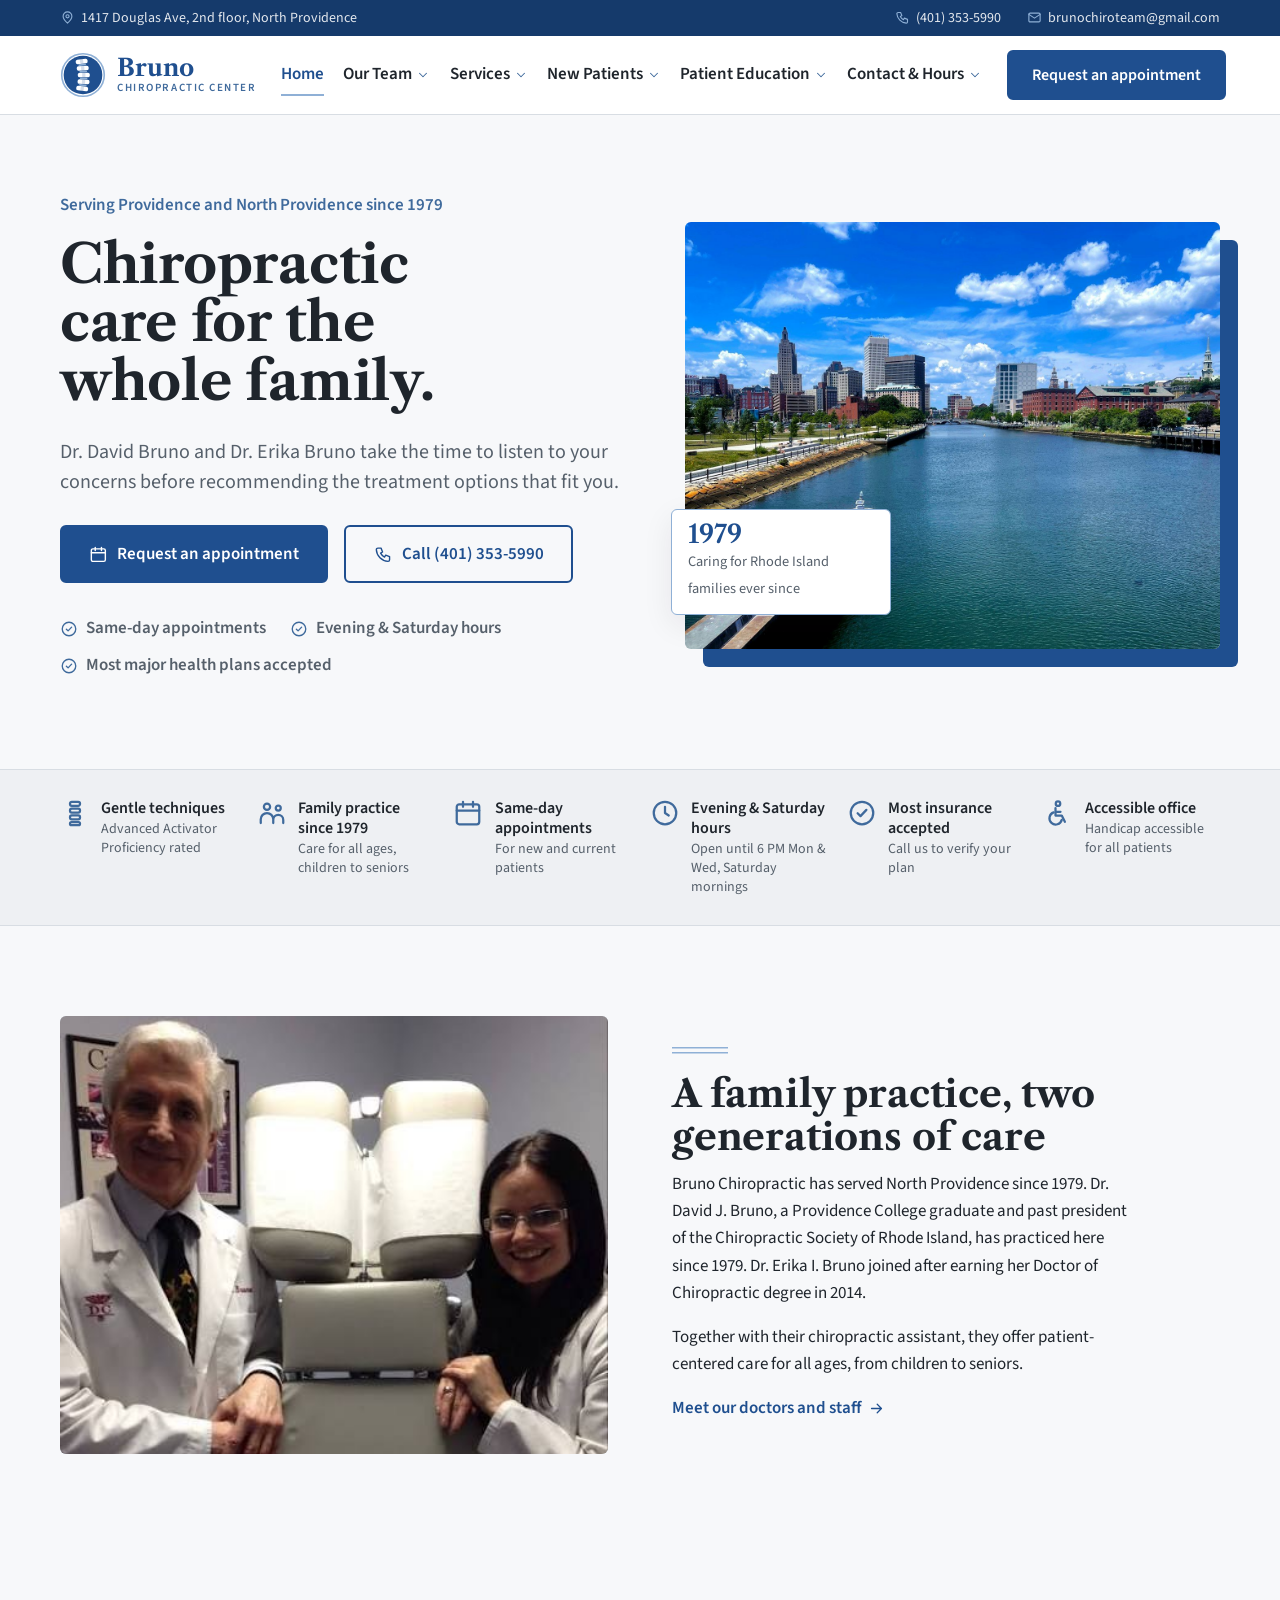
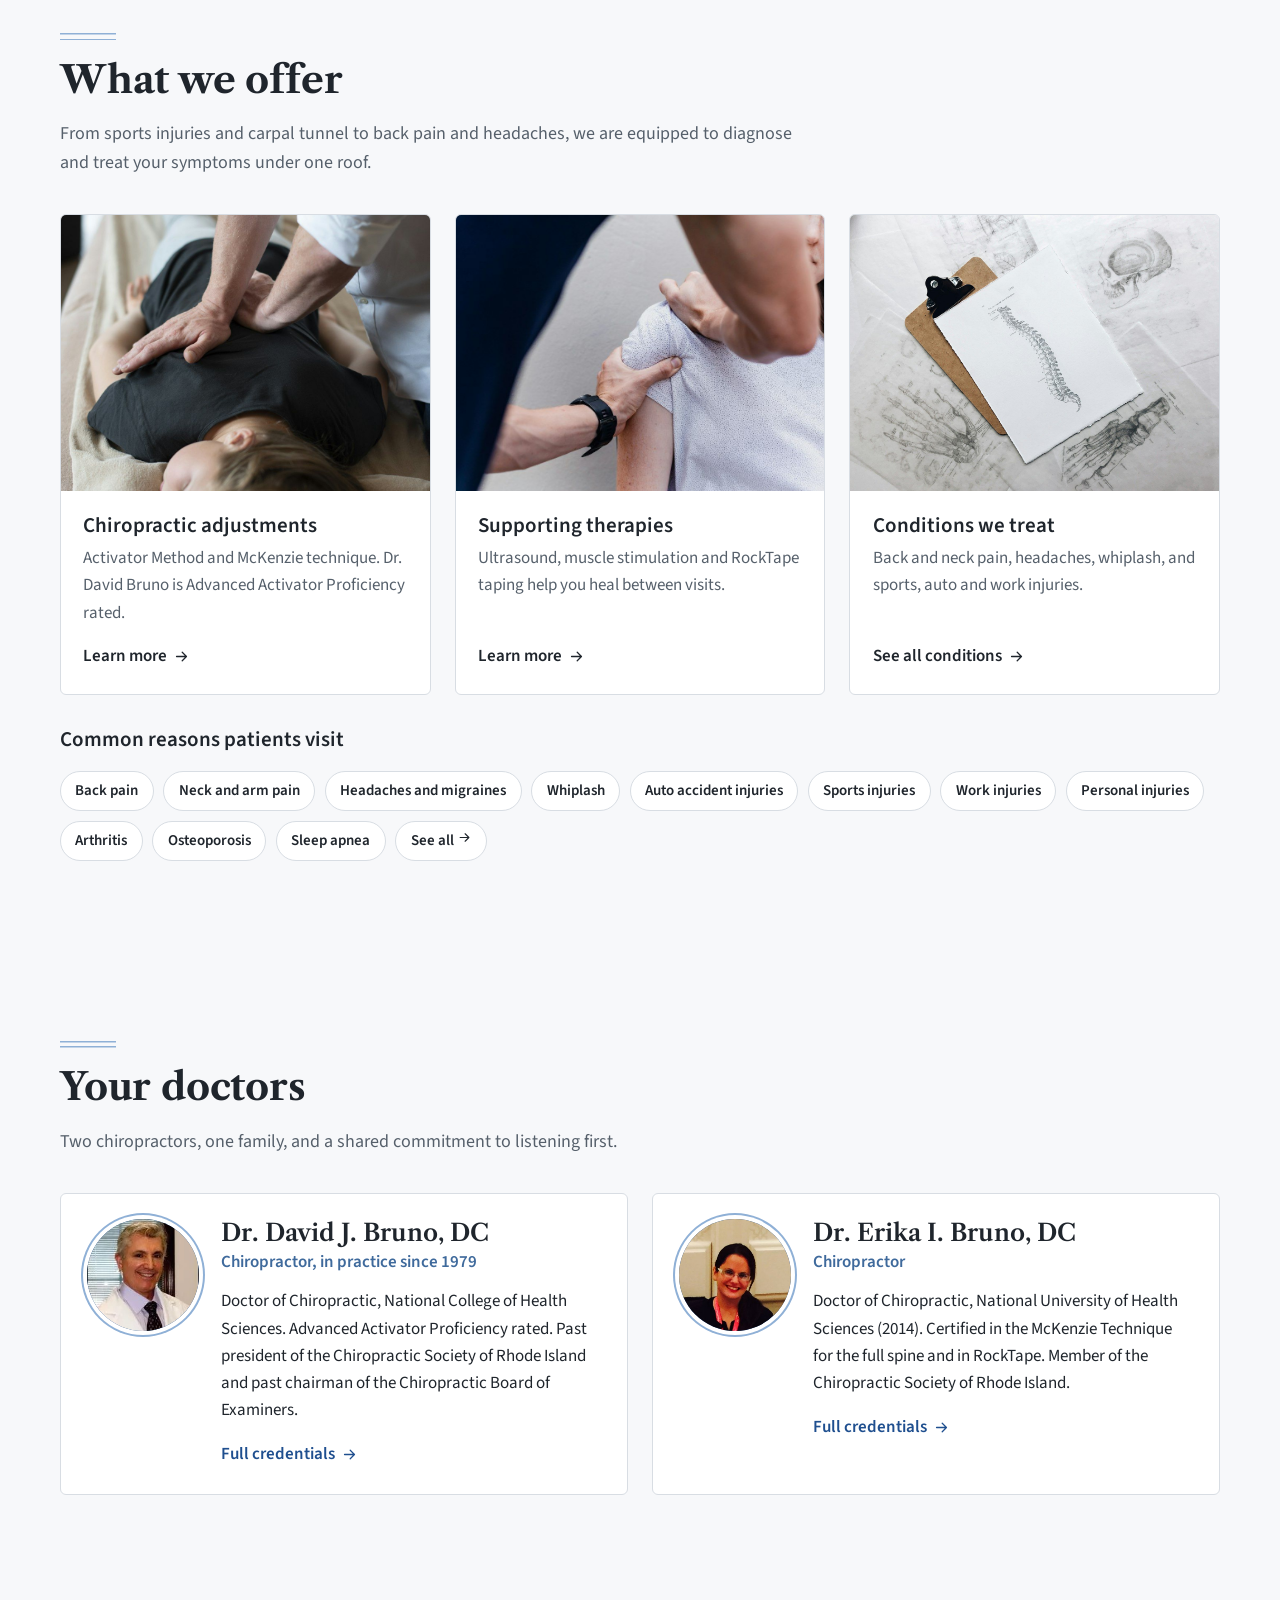
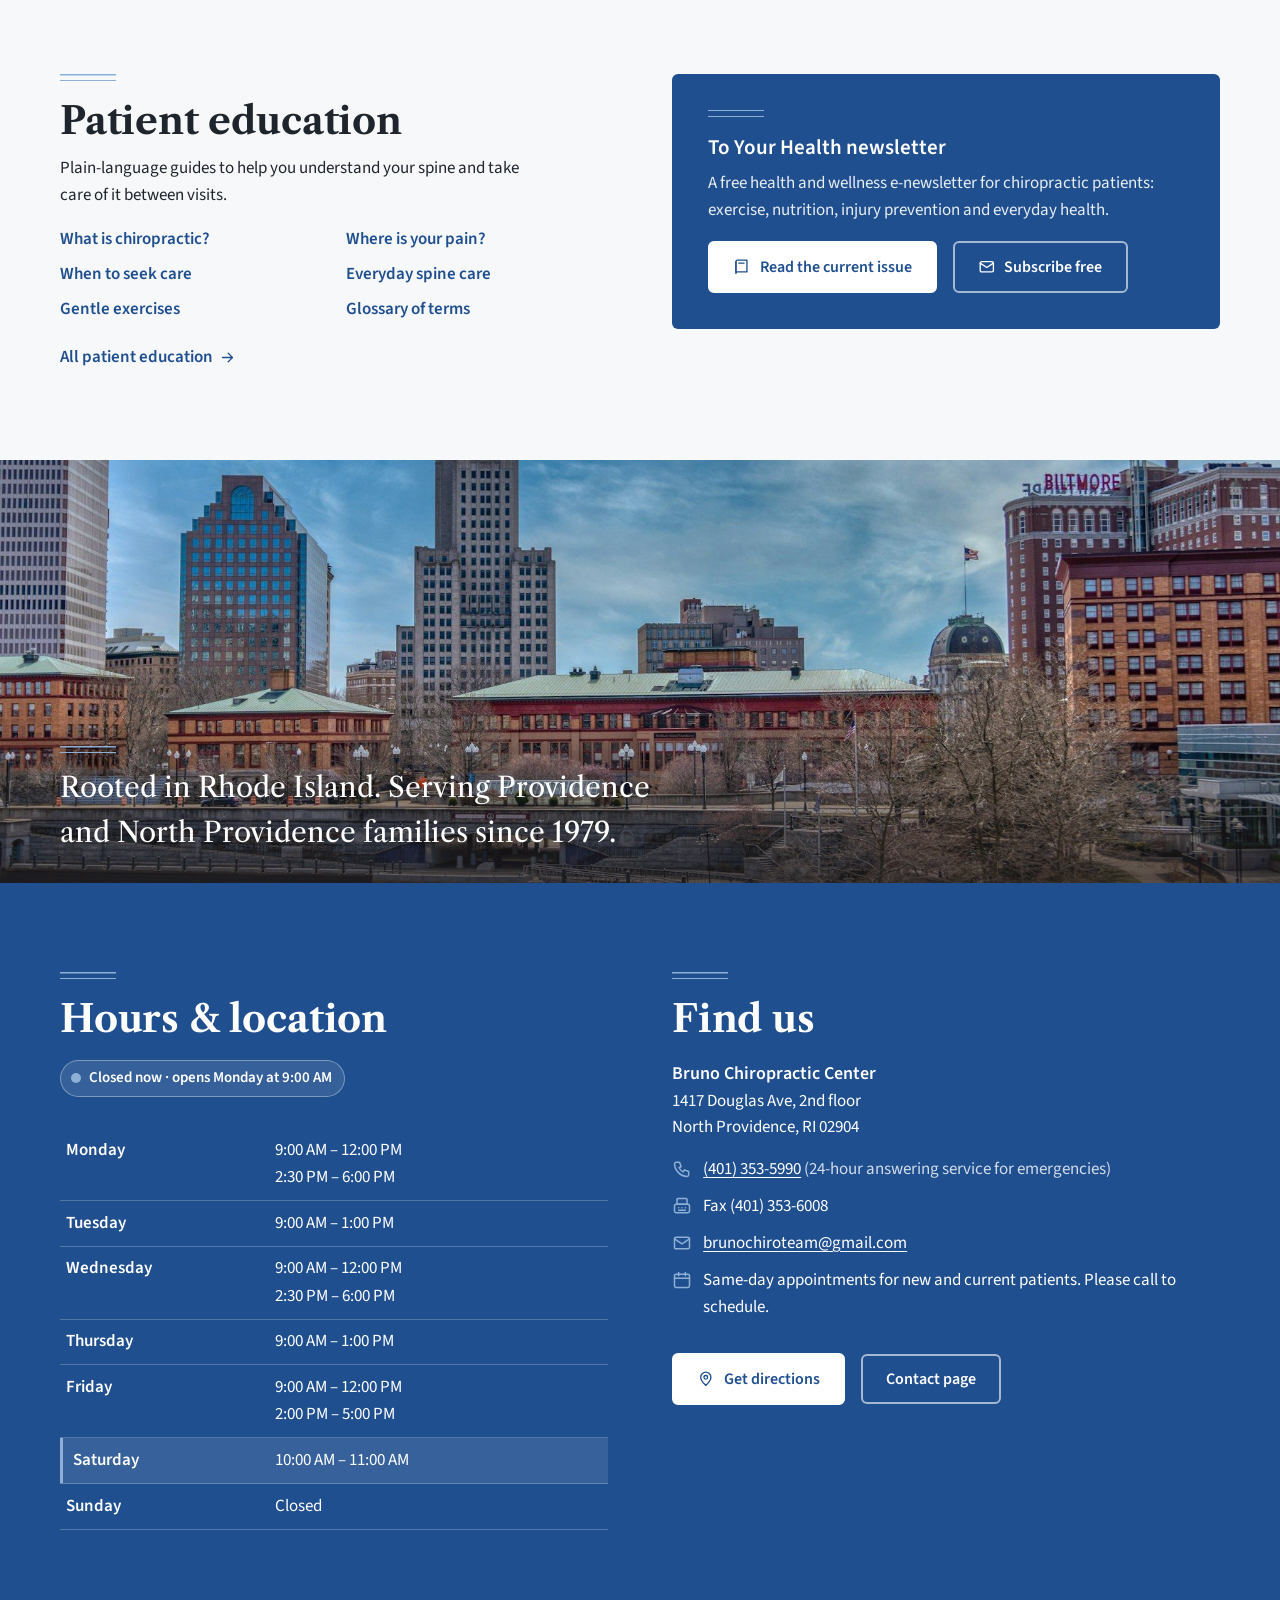
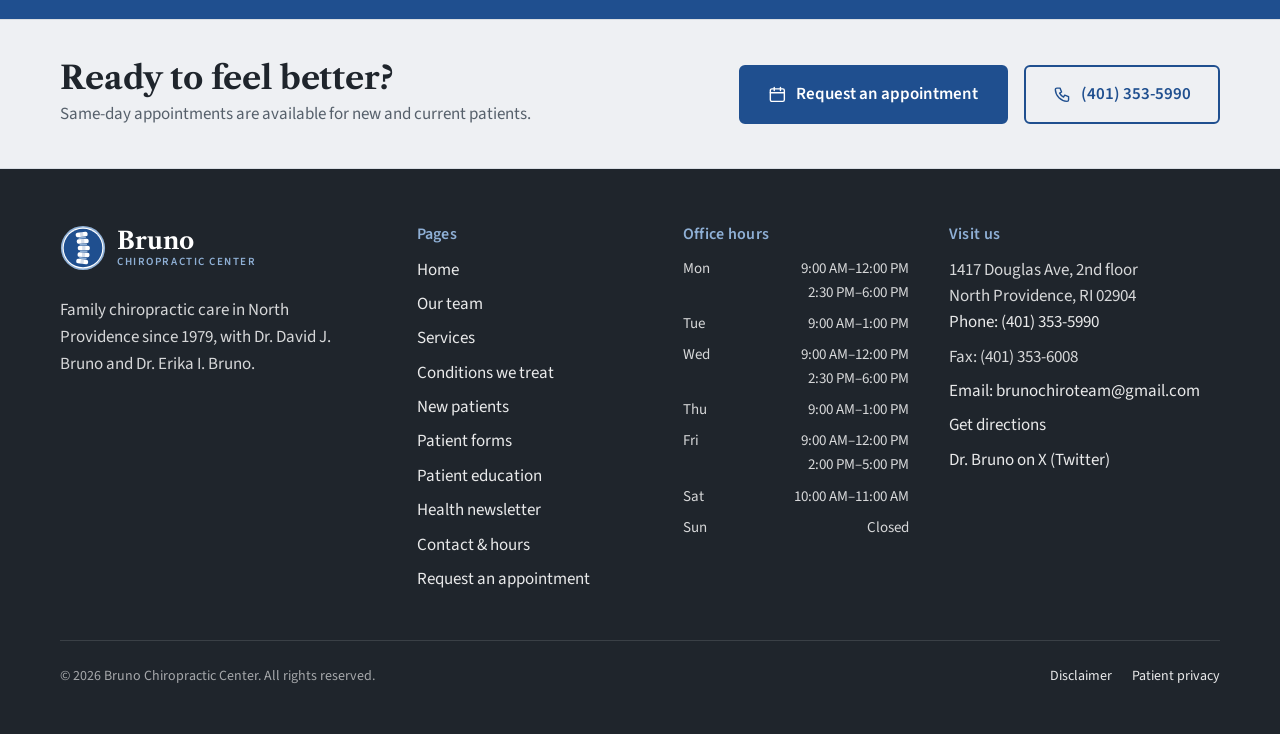
==== index.html @ 022d2e3f "Bruno Chiropractic Center website Static site: home, our team, services, new patients, patient educa" ====
<!DOCTYPE html>
<html lang="en">
<head>
<meta charset="utf-8">
<meta name="viewport" content="width=device-width, initial-scale=1">
<title>Bruno Chiropractic Center | Chiropractors in North Providence, RI</title>
<meta name="description" content="Family chiropractic care in North Providence, RI since 1979. Dr. David Bruno and Dr. Erika Bruno offer chiropractic adjustments and supporting therapies. Same-day appointments. Call (401) 353-5990.">
<meta property="og:title" content="Bruno Chiropractic Center | Chiropractors in North Providence, RI">
<meta property="og:description" content="Family chiropractic care in North Providence, RI since 1979. Dr. David Bruno and Dr. Erika Bruno offer chiropractic adjustments and supporting therapies. Same-day appointments. Call (401) 353-5990.">
<meta property="og:type" content="website">
<meta name="theme-color" content="#1F4F8F">
<link rel="icon" href="img/favicon.svg" type="image/svg+xml">
<link rel="preconnect" href="https://fonts.googleapis.com">
<link rel="preconnect" href="https://fonts.gstatic.com" crossorigin>
<link rel="stylesheet" href="https://fonts.googleapis.com/css2?family=Libre+Caslon+Text:ital,wght@0,400;0,700;1,400&family=Source+Sans+3:wght@400;600;700&display=swap">
<link rel="stylesheet" href="css/styles.css">
<script type="application/ld+json">
{
  "@context": "https://schema.org",
  "@type": "Chiropractic",
  "name": "Bruno Chiropractic Center",
  "url": "https://www.brunochiropractic.com/",
  "telephone": "+1-401-353-5990",
  "email": "brunochiroteam@gmail.com",
  "faxNumber": "+1-401-353-6008",
  "foundingDate": "1979",
  "address": {"@type": "PostalAddress", "streetAddress": "1417 Douglas Ave, 2nd floor", "addressLocality": "North Providence", "addressRegion": "RI", "postalCode": "02904", "addressCountry": "US"},
  "openingHoursSpecification": [
    {"@type": "OpeningHoursSpecification", "dayOfWeek": ["Monday", "Wednesday"], "opens": "09:00", "closes": "12:00"},
    {"@type": "OpeningHoursSpecification", "dayOfWeek": ["Monday", "Wednesday"], "opens": "14:30", "closes": "18:00"},
    {"@type": "OpeningHoursSpecification", "dayOfWeek": ["Tuesday", "Thursday"], "opens": "09:00", "closes": "13:00"},
    {"@type": "OpeningHoursSpecification", "dayOfWeek": "Friday", "opens": "09:00", "closes": "12:00"},
    {"@type": "OpeningHoursSpecification", "dayOfWeek": "Friday", "opens": "14:00", "closes": "17:00"},
    {"@type": "OpeningHoursSpecification", "dayOfWeek": "Saturday", "opens": "10:00", "closes": "11:00"}
  ],
  "employee": [
    {"@type": "Person", "name": "Dr. David J. Bruno, DC", "jobTitle": "Chiropractor"},
    {"@type": "Person", "name": "Dr. Erika I. Bruno, DC", "jobTitle": "Chiropractor"}
  ]
}
</script>
</head>
<body>

<a class="skip-link" href="#main">Skip to content</a>
<div class="utility">
  <div class="container utility__inner">
    <span class="utility__item utility__addr"><svg viewBox="0 0 24 24" fill="none" stroke="currentColor" stroke-width="1.8" stroke-linecap="round" stroke-linejoin="round" aria-hidden="true" focusable="false"><path d="M12 21s7-6.2 7-11a7 7 0 1 0-14 0c0 4.8 7 11 7 11z"/><circle cx="12" cy="10" r="2.5"/></svg>1417 Douglas Ave, 2nd floor, North Providence</span>
    <a class="utility__item" href="tel:+14013535990"><svg viewBox="0 0 24 24" fill="none" stroke="currentColor" stroke-width="1.8" stroke-linecap="round" stroke-linejoin="round" aria-hidden="true" focusable="false"><path d="M5 4h4l2 5-2.5 1.5a11 11 0 0 0 5 5L15 13l5 2v4a2 2 0 0 1-2 2A16 16 0 0 1 3 6a2 2 0 0 1 2-2z"/></svg>(401) 353-5990</a>
    <a class="utility__item" href="mailto:brunochiroteam@gmail.com"><svg viewBox="0 0 24 24" fill="none" stroke="currentColor" stroke-width="1.8" stroke-linecap="round" stroke-linejoin="round" aria-hidden="true" focusable="false"><rect x="3" y="5" width="18" height="14" rx="2"/><path d="m3 7 9 6 9-6"/></svg>brunochiroteam@gmail.com</a>
  </div>
</div>
<header class="site-header">
  <div class="container site-header__row">
    <a class="brand" href="index.html" aria-label="Bruno Chiropractic Center, home">
      <svg viewBox="0 0 100 100" class="brand__mark" aria-hidden="true" focusable="false"><g transform="translate(0,0) scale(1.0000)"><circle cx="50" cy="50" r="48" fill="#8FB0D6"/><circle cx="50" cy="50" r="44.5" fill="#FFFFFF"/><circle cx="50" cy="50" r="42" fill="#1F4F8F"/><g transform="translate(50,50) scale(1.18) translate(-50,-50)"><g transform="translate(47.5,25) rotate(-7)"><rect x="-11" y="-4.2" width="22" height="8.4" rx="3.4" fill="#FFFFFF"/><rect x="-3" y="-4.2" width="6" height="8.4" rx="1.6" fill="#1F4F8F" opacity="0.18"/></g><g transform="translate(49.5,37.5) rotate(-3)"><rect x="-11" y="-4.2" width="22" height="8.4" rx="3.4" fill="#FFFFFF"/><rect x="-3" y="-4.2" width="6" height="8.4" rx="1.6" fill="#1F4F8F" opacity="0.18"/></g><g transform="translate(51.5,50) rotate(0)"><rect x="-11" y="-4.2" width="22" height="8.4" rx="3.4" fill="#FFFFFF"/><rect x="-3" y="-4.2" width="6" height="8.4" rx="1.6" fill="#1F4F8F" opacity="0.18"/></g><g transform="translate(51.0,62.5) rotate(3)"><rect x="-11" y="-4.2" width="22" height="8.4" rx="3.4" fill="#FFFFFF"/><rect x="-3" y="-4.2" width="6" height="8.4" rx="1.6" fill="#1F4F8F" opacity="0.18"/></g><g transform="translate(48.5,75) rotate(7)"><rect x="-11" y="-4.2" width="22" height="8.4" rx="3.4" fill="#FFFFFF"/><rect x="-3" y="-4.2" width="6" height="8.4" rx="1.6" fill="#1F4F8F" opacity="0.18"/></g><g transform="translate(48.5,31.25) rotate(-5.0)"><rect x="-7" y="-1.5" width="14" height="3" rx="1.5" fill="#8FB0D6"/></g><g transform="translate(50.5,43.75) rotate(-1.5)"><rect x="-7" y="-1.5" width="14" height="3" rx="1.5" fill="#8FB0D6"/></g><g transform="translate(51.25,56.25) rotate(1.5)"><rect x="-7" y="-1.5" width="14" height="3" rx="1.5" fill="#8FB0D6"/></g><g transform="translate(49.75,68.75) rotate(5.0)"><rect x="-7" y="-1.5" width="14" height="3" rx="1.5" fill="#8FB0D6"/></g></g></g></svg>
      <span class="brand__text"><span class="brand__name">Bruno</span><span class="brand__sub">Chiropractic Center</span></span>
    </a>
    <nav id="site-nav" class="nav" aria-label="Main">
      <div class="nav__item"><a class="nav__link" href="index.html" aria-current="page">Home</a></div><div class="nav__item nav__item--has-menu"><a class="nav__link" href="about.html">Our Team<span class="nav__chev"><svg viewBox="0 0 24 24" fill="none" stroke="currentColor" stroke-width="1.8" stroke-linecap="round" stroke-linejoin="round" aria-hidden="true" focusable="false"><path d="m6 9 6 6 6-6"/></svg></span></a><div class="nav__menu" role="group" aria-label="Our Team sections"><a href="about.html#dr-david">Dr. David J. Bruno</a><a href="about.html#dr-erika">Dr. Erika I. Bruno</a><a href="about.html#staff">Our staff</a><a href="about.html#mission">Our mission</a><a href="about.html#office">Our office</a></div></div><div class="nav__item nav__item--has-menu"><a class="nav__link" href="services.html">Services<span class="nav__chev"><svg viewBox="0 0 24 24" fill="none" stroke="currentColor" stroke-width="1.8" stroke-linecap="round" stroke-linejoin="round" aria-hidden="true" focusable="false"><path d="m6 9 6 6 6-6"/></svg></span></a><div class="nav__menu" role="group" aria-label="Services sections"><a href="services.html#adjustments">Chiropractic adjustments</a><a href="services.html#therapies">Supporting therapies</a><a href="services.html#conditions">Conditions we treat</a></div></div><div class="nav__item nav__item--has-menu"><a class="nav__link" href="new-patients.html">New Patients<span class="nav__chev"><svg viewBox="0 0 24 24" fill="none" stroke="currentColor" stroke-width="1.8" stroke-linecap="round" stroke-linejoin="round" aria-hidden="true" focusable="false"><path d="m6 9 6 6 6-6"/></svg></span></a><div class="nav__menu" role="group" aria-label="New Patients sections"><a href="new-patients.html#expect">Your first visit</a><a href="new-patients.html#forms">Patient forms</a><a href="new-patients.html#policies">Payment &amp; insurance</a><a href="new-patients.html#faq">Common questions</a></div></div><div class="nav__item nav__item--has-menu"><a class="nav__link" href="patient-education.html">Patient Education<span class="nav__chev"><svg viewBox="0 0 24 24" fill="none" stroke="currentColor" stroke-width="1.8" stroke-linecap="round" stroke-linejoin="round" aria-hidden="true" focusable="false"><path d="m6 9 6 6 6-6"/></svg></span></a><div class="nav__menu" role="group" aria-label="Patient Education sections"><a href="patient-education.html#newsletter">Health newsletter</a><a href="patient-education.html#chiropractic">What is chiropractic?</a><a href="patient-education.html#pain">Where is your pain?</a><a href="patient-education.html#when">When to seek care</a><a href="patient-education.html#prevention">Everyday spine care</a><a href="patient-education.html#exercises">Gentle exercises</a><a href="patient-education.html#glossary">Glossary</a></div></div><div class="nav__item nav__item--has-menu"><a class="nav__link" href="contact.html">Contact &amp; Hours<span class="nav__chev"><svg viewBox="0 0 24 24" fill="none" stroke="currentColor" stroke-width="1.8" stroke-linecap="round" stroke-linejoin="round" aria-hidden="true" focusable="false"><path d="m6 9 6 6 6-6"/></svg></span></a><div class="nav__menu" role="group" aria-label="Contact &amp; Hours sections"><a href="contact.html#office-hours">Office hours</a><a href="contact.html#map">Map &amp; directions</a><a href="contact.html#appointment">Request an appointment</a><a href="mailto:brunochiroteam@gmail.com">Email the office</a></div></div>
      <div class="nav__extras">
        <a class="btn btn--primary" href="contact.html#appointment"><svg viewBox="0 0 24 24" fill="none" stroke="currentColor" stroke-width="1.8" stroke-linecap="round" stroke-linejoin="round" aria-hidden="true" focusable="false"><rect x="3" y="5" width="18" height="16" rx="2"/><path d="M3 10h18M8 3v4M16 3v4"/></svg> Request an appointment</a>
        <a class="nav__contact" href="tel:+14013535990"><svg viewBox="0 0 24 24" fill="none" stroke="currentColor" stroke-width="1.8" stroke-linecap="round" stroke-linejoin="round" aria-hidden="true" focusable="false"><path d="M5 4h4l2 5-2.5 1.5a11 11 0 0 0 5 5L15 13l5 2v4a2 2 0 0 1-2 2A16 16 0 0 1 3 6a2 2 0 0 1 2-2z"/></svg>(401) 353-5990</a>
        <a class="nav__contact" href="mailto:brunochiroteam@gmail.com"><svg viewBox="0 0 24 24" fill="none" stroke="currentColor" stroke-width="1.8" stroke-linecap="round" stroke-linejoin="round" aria-hidden="true" focusable="false"><rect x="3" y="5" width="18" height="14" rx="2"/><path d="m3 7 9 6 9-6"/></svg>brunochiroteam@gmail.com</a>
      </div>
    </nav>
    <div class="header-actions">
      <a class="btn btn--primary" href="contact.html#appointment">Request an appointment</a>
      <button class="nav-toggle" type="button" aria-expanded="false" aria-controls="site-nav" aria-label="Open menu"><svg viewBox="0 0 24 24" fill="none" stroke="currentColor" stroke-width="1.8" stroke-linecap="round" stroke-linejoin="round" aria-hidden="true" focusable="false"><path d="M4 7h16M4 12h16M4 17h16"/></svg><span class="nav-toggle__label">Menu</span></button>
    </div>
  </div>
  <nav class="quicknav" aria-label="Pages">
    <div class="container quicknav__inner"><a href="index.html" aria-current="page">Home</a><a href="about.html">Our Team</a><a href="services.html">Services</a><a href="new-patients.html">New Patients</a><a href="patient-education.html">Patient Education</a><a href="contact.html">Contact &amp; Hours</a></div>
  </nav>
</header>
<main id="main">

<section class="hero">
  <div class="container hero__grid">
    <div class="hero__text">
      <p class="hero__kicker">Serving Providence and North Providence since 1979</p>
      <h1>Chiropractic care for the whole family.</h1>
      <p class="lead">Dr. David Bruno and Dr. Erika Bruno take the time to listen to your concerns before recommending the treatment options that fit you.</p>
      <div class="btn-row">
        <a class="btn btn--primary btn--lg" href="contact.html#appointment"><svg viewBox="0 0 24 24" fill="none" stroke="currentColor" stroke-width="1.8" stroke-linecap="round" stroke-linejoin="round" aria-hidden="true" focusable="false"><rect x="3" y="5" width="18" height="16" rx="2"/><path d="M3 10h18M8 3v4M16 3v4"/></svg> Request an appointment</a>
        <a class="btn btn--outline btn--lg" href="tel:+14013535990"><svg viewBox="0 0 24 24" fill="none" stroke="currentColor" stroke-width="1.8" stroke-linecap="round" stroke-linejoin="round" aria-hidden="true" focusable="false"><path d="M5 4h4l2 5-2.5 1.5a11 11 0 0 0 5 5L15 13l5 2v4a2 2 0 0 1-2 2A16 16 0 0 1 3 6a2 2 0 0 1 2-2z"/></svg> Call (401) 353-5990</a>
      </div>
      <ul class="hero__facts">
        <li><svg viewBox="0 0 24 24" fill="none" stroke="currentColor" stroke-width="1.8" stroke-linecap="round" stroke-linejoin="round" aria-hidden="true" focusable="false"><circle cx="12" cy="12" r="9"/><path d="m8.5 12.2 2.3 2.3 4.7-5"/></svg> Same-day appointments</li>
        <li><svg viewBox="0 0 24 24" fill="none" stroke="currentColor" stroke-width="1.8" stroke-linecap="round" stroke-linejoin="round" aria-hidden="true" focusable="false"><circle cx="12" cy="12" r="9"/><path d="m8.5 12.2 2.3 2.3 4.7-5"/></svg> Evening &amp; Saturday hours</li>
        <li><svg viewBox="0 0 24 24" fill="none" stroke="currentColor" stroke-width="1.8" stroke-linecap="round" stroke-linejoin="round" aria-hidden="true" focusable="false"><circle cx="12" cy="12" r="9"/><path d="m8.5 12.2 2.3 2.3 4.7-5"/></svg> Most major health plans accepted</li>
      </ul>
    </div>
    <div class="matte">
      <div class="photo photo--5x4"><img src="img/stock-providence-river.jpg" alt="Downtown Providence, Rhode Island skyline across the river on a clear day" style="object-position:45% 50%"></div>
      <div class="matte__badge"><strong>1979</strong><span>Caring for Rhode Island families ever since</span></div>
    </div>
  </div>
</section>

<section class="trust" aria-label="Why patients choose Bruno Chiropractic">
  <div class="container trust__grid">
    <div class="trust__item"><svg viewBox="0 0 24 24" fill="none" stroke="currentColor" stroke-width="1.8" stroke-linecap="round" stroke-linejoin="round" aria-hidden="true" focusable="false"><rect x="8" y="3" width="8" height="3.2" rx="1.4"/><rect x="8" y="8.4" width="8" height="3.2" rx="1.4"/><rect x="8" y="13.8" width="8" height="3.2" rx="1.4"/><rect x="8" y="19.2" width="8" height="2.5" rx="1.2"/></svg><div><strong>Gentle techniques</strong><span>Advanced Activator Proficiency rated</span></div></div>
    <div class="trust__item"><svg viewBox="0 0 24 24" fill="none" stroke="currentColor" stroke-width="1.8" stroke-linecap="round" stroke-linejoin="round" aria-hidden="true" focusable="false"><circle cx="8" cy="7" r="2.5"/><circle cx="17" cy="8" r="2"/><path d="M3 20v-3a5 5 0 0 1 10 0v3M13 20v-2.5a4 4 0 0 1 8 0V20"/></svg><div><strong>Family practice since 1979</strong><span>Care for all ages, children to seniors</span></div></div>
    <div class="trust__item"><svg viewBox="0 0 24 24" fill="none" stroke="currentColor" stroke-width="1.8" stroke-linecap="round" stroke-linejoin="round" aria-hidden="true" focusable="false"><rect x="3" y="5" width="18" height="16" rx="2"/><path d="M3 10h18M8 3v4M16 3v4"/></svg><div><strong>Same-day appointments</strong><span>For new and current patients</span></div></div>
    <div class="trust__item"><svg viewBox="0 0 24 24" fill="none" stroke="currentColor" stroke-width="1.8" stroke-linecap="round" stroke-linejoin="round" aria-hidden="true" focusable="false"><circle cx="12" cy="12" r="9"/><path d="M12 7v5l3 2"/></svg><div><strong>Evening &amp; Saturday hours</strong><span>Open until 6 PM Mon &amp; Wed, Saturday mornings</span></div></div>
    <div class="trust__item"><svg viewBox="0 0 24 24" fill="none" stroke="currentColor" stroke-width="1.8" stroke-linecap="round" stroke-linejoin="round" aria-hidden="true" focusable="false"><circle cx="12" cy="12" r="9"/><path d="m8.5 12.2 2.3 2.3 4.7-5"/></svg><div><strong>Most insurance accepted</strong><span>Call us to verify your plan</span></div></div>
    <div class="trust__item"><svg viewBox="0 0 24 24" fill="none" stroke="currentColor" stroke-width="1.8" stroke-linecap="round" stroke-linejoin="round" aria-hidden="true" focusable="false"><circle cx="12" cy="4.5" r="1.8"/><path d="M10 8v6h5l2.5 5M10 11h4"/><path d="M8.5 11.5a5 5 0 1 0 6.5 6"/></svg><div><strong>Accessible office</strong><span>Handicap accessible for all patients</span></div></div>
  </div>
</section>

<section class="section">
  <div class="container feature">
    <div class="feature__media"><div class="photo photo--5x4"><img src="img/doctors-bruno.jpg" alt="Dr. David Bruno and Dr. Erika Bruno standing beside a chiropractic treatment table in their office" loading="lazy" style="object-position:50% 20%"></div></div>
    <div class="feature__text">
      <span class="rule"></span>
      <h2>A family practice, two generations of care</h2>
      <p>Bruno Chiropractic has served North Providence since 1979. Dr. David J. Bruno, a Providence College graduate and past president of the Chiropractic Society of Rhode Island, has practiced here since 1979. Dr. Erika I. Bruno joined after earning her Doctor of Chiropractic degree in 2014.</p>
      <p>Together with their chiropractic assistant, they offer patient-centered care for all ages, from children to seniors.</p>
      <a class="link-arrow" href="about.html">Meet our doctors and staff <svg viewBox="0 0 24 24" fill="none" stroke="currentColor" stroke-width="1.8" stroke-linecap="round" stroke-linejoin="round" aria-hidden="true" focusable="false"><path d="M5 12h14M13 6l6 6-6 6"/></svg></a>
    </div>
  </div>
</section>

<section class="section section--ivory">
  <div class="container">
    <div class="section-head">
      <span class="rule"></span>
      <h2>What we offer</h2>
      <p>From sports injuries and carpal tunnel to back pain and headaches, we are equipped to diagnose and treat your symptoms under one roof.</p>
    </div>
    <div class="grid grid--3">
      <a class="card card--link" href="services.html#adjustments">
        <div class="photo photo--4x3"><img src="img/stock-adjust.jpg" alt="Chiropractor's hands placed on a patient's upper back" loading="lazy"></div>
        <div class="card__body"><h3>Chiropractic adjustments</h3><p>Activator Method and McKenzie technique. Dr. David Bruno is Advanced Activator Proficiency rated.</p><span class="link-arrow">Learn more <svg viewBox="0 0 24 24" fill="none" stroke="currentColor" stroke-width="1.8" stroke-linecap="round" stroke-linejoin="round" aria-hidden="true" focusable="false"><path d="M5 12h14M13 6l6 6-6 6"/></svg></span></div>
      </a>
      <a class="card card--link" href="services.html#therapies">
        <div class="photo photo--4x3"><img src="img/stock-therapy.jpg" alt="Therapist guiding a patient through a shoulder and arm exercise" loading="lazy"></div>
        <div class="card__body"><h3>Supporting therapies</h3><p>Ultrasound, muscle stimulation and RockTape taping help you heal between visits.</p><span class="link-arrow">Learn more <svg viewBox="0 0 24 24" fill="none" stroke="currentColor" stroke-width="1.8" stroke-linecap="round" stroke-linejoin="round" aria-hidden="true" focusable="false"><path d="M5 12h14M13 6l6 6-6 6"/></svg></span></div>
      </a>
      <a class="card card--link" href="services.html#conditions">
        <div class="photo photo--4x3"><img src="img/stock-clipboard.jpg" alt="Clipboard with a printed illustration of the human spine" loading="lazy"></div>
        <div class="card__body"><h3>Conditions we treat</h3><p>Back and neck pain, headaches, whiplash, and sports, auto and work injuries.</p><span class="link-arrow">See all conditions <svg viewBox="0 0 24 24" fill="none" stroke="currentColor" stroke-width="1.8" stroke-linecap="round" stroke-linejoin="round" aria-hidden="true" focusable="false"><path d="M5 12h14M13 6l6 6-6 6"/></svg></span></div>
      </a>
    </div>
    <h3 class="mt-2">Common reasons patients visit</h3>
    <ul class="chips">
      <li><a href="services.html#back">Back pain</a></li>
      <li><a href="services.html#neck">Neck and arm pain</a></li>
      <li><a href="services.html#headaches">Headaches and migraines</a></li>
      <li><a href="services.html#whiplash">Whiplash</a></li>
      <li><a href="services.html#auto">Auto accident injuries</a></li>
      <li><a href="services.html#sports">Sports injuries</a></li>
      <li><a href="services.html#work">Work injuries</a></li>
      <li><a href="services.html#personal">Personal injuries</a></li>
      <li><a href="services.html#arthritis">Arthritis</a></li>
      <li><a href="services.html#osteoporosis">Osteoporosis</a></li>
      <li><a href="services.html#sleep">Sleep apnea</a></li>
      <li><a href="services.html#conditions">See all <svg viewBox="0 0 24 24" fill="none" stroke="currentColor" stroke-width="1.8" stroke-linecap="round" stroke-linejoin="round" aria-hidden="true" focusable="false"><path d="M5 12h14M13 6l6 6-6 6"/></svg></a></li>
    </ul>
  </div>
</section>

<section class="section">
  <div class="container">
    <div class="section-head">
      <span class="rule"></span>
      <h2>Your doctors</h2>
      <p>Two chiropractors, one family, and a shared commitment to listening first.</p>
    </div>
    <div class="grid grid--2">
      <article class="doctor">
        <div class="doctor__avatar"><img src="img/dr-david-bruno.jpg" alt="Dr. David J. Bruno"></div>
        <div>
          <h3>Dr. David J. Bruno, DC</h3>
          <p class="doctor__role">Chiropractor, in practice since 1979</p>
          <p>Doctor of Chiropractic, National College of Health Sciences. Advanced Activator Proficiency rated. Past president of the Chiropractic Society of Rhode Island and past chairman of the Chiropractic Board of Examiners.</p>
          <a class="link-arrow" href="about.html#dr-david">Full credentials <svg viewBox="0 0 24 24" fill="none" stroke="currentColor" stroke-width="1.8" stroke-linecap="round" stroke-linejoin="round" aria-hidden="true" focusable="false"><path d="M5 12h14M13 6l6 6-6 6"/></svg></a>
        </div>
      </article>
      <article class="doctor">
        <div class="doctor__avatar"><img src="img/dr-erika-bruno.jpg" alt="Dr. Erika I. Bruno"></div>
        <div>
          <h3>Dr. Erika I. Bruno, DC</h3>
          <p class="doctor__role">Chiropractor</p>
          <p>Doctor of Chiropractic, National University of Health Sciences (2014). Certified in the McKenzie Technique for the full spine and in RockTape. Member of the Chiropractic Society of Rhode Island.</p>
          <a class="link-arrow" href="about.html#dr-erika">Full credentials <svg viewBox="0 0 24 24" fill="none" stroke="currentColor" stroke-width="1.8" stroke-linecap="round" stroke-linejoin="round" aria-hidden="true" focusable="false"><path d="M5 12h14M13 6l6 6-6 6"/></svg></a>
        </div>
      </article>
    </div>
  </div>
</section>

<section class="section section--ivory">
  <div class="container feature" style="align-items:start">
    <div class="feature__text">
      <span class="rule"></span>
      <h2>Patient education</h2>
      <p>Plain-language guides to help you understand your spine and take care of it between visits.</p>
      <ul class="edu-links">
        <li><a href="patient-education.html#chiropractic">What is chiropractic?</a></li>
        <li><a href="patient-education.html#pain">Where is your pain?</a></li>
        <li><a href="patient-education.html#when">When to seek care</a></li>
        <li><a href="patient-education.html#prevention">Everyday spine care</a></li>
        <li><a href="patient-education.html#exercises">Gentle exercises</a></li>
        <li><a href="patient-education.html#glossary">Glossary of terms</a></li>
      </ul>
      <a class="link-arrow" href="patient-education.html">All patient education <svg viewBox="0 0 24 24" fill="none" stroke="currentColor" stroke-width="1.8" stroke-linecap="round" stroke-linejoin="round" aria-hidden="true" focusable="false"><path d="M5 12h14M13 6l6 6-6 6"/></svg></a>
    </div>
    <div class="feature__media">
      <div class="newsletter">
        <div class="newsletter__text">
          <span class="rule rule--light"></span>
          <h3>To Your Health newsletter</h3>
          <p>A free health and wellness e-newsletter for chiropractic patients: exercise, nutrition, injury prevention and everyday health.</p>
          <div class="btn-row">
            <a class="btn btn--light" href="https://www.toyourhealth.com/newsletter/TYH/newsletter.php" rel="noopener"><svg viewBox="0 0 24 24" fill="none" stroke="currentColor" stroke-width="1.8" stroke-linecap="round" stroke-linejoin="round" aria-hidden="true" focusable="false"><path d="M4 5a2 2 0 0 1 2-2h13v16H6a2 2 0 0 0-2 2z"/><path d="M4 19V5M8 7h7"/></svg> Read the current issue</a>
            <a class="btn btn--ghost-light" href="https://www.toyourhealth.com/newsletter/TYH/subscribe.php" rel="noopener"><svg viewBox="0 0 24 24" fill="none" stroke="currentColor" stroke-width="1.8" stroke-linecap="round" stroke-linejoin="round" aria-hidden="true" focusable="false"><rect x="3" y="5" width="18" height="14" rx="2"/><path d="m3 7 9 6 9-6"/></svg> Subscribe free</a>
          </div>
        </div>
      </div>
    </div>
  </div>
</section>

<section class="ri-band" aria-label="Rooted in Rhode Island">
  <div class="photo photo--wide"><img src="img/stock-providence.jpg" alt="Providence, Rhode Island skyline seen from the river on a clear day" loading="lazy" style="object-position:50% 60%"></div>
  <div class="ri-band__caption"><div class="container"><span class="rule rule--light"></span><p>Rooted in Rhode Island. Serving Providence and North Providence families since 1979.</p></div></div>
</section>

<section class="band section" id="hours">
  <div class="container band__grid">
    <div>
      <span class="rule"></span>
      <h2>Hours &amp; location</h2>
      <p class="open-pill" data-open-pill="hours-home" hidden></p>
      <div class="mt-1"><table class="hours hours--light" id="hours-home"><caption class="visually-hidden">Office hours</caption><tbody><tr data-day="1" data-ranges="09:00-12:00,14:30-18:00"><th scope="row">Monday</th><td><span class="split">9:00 AM – 12:00 PM</span><span class="split">2:30 PM – 6:00 PM</span></td></tr><tr data-day="2" data-ranges="09:00-13:00"><th scope="row">Tuesday</th><td><span class="split">9:00 AM – 1:00 PM</span></td></tr><tr data-day="3" data-ranges="09:00-12:00,14:30-18:00"><th scope="row">Wednesday</th><td><span class="split">9:00 AM – 12:00 PM</span><span class="split">2:30 PM – 6:00 PM</span></td></tr><tr data-day="4" data-ranges="09:00-13:00"><th scope="row">Thursday</th><td><span class="split">9:00 AM – 1:00 PM</span></td></tr><tr data-day="5" data-ranges="09:00-12:00,14:00-17:00"><th scope="row">Friday</th><td><span class="split">9:00 AM – 12:00 PM</span><span class="split">2:00 PM – 5:00 PM</span></td></tr><tr data-day="6" data-ranges="10:00-11:00"><th scope="row">Saturday</th><td><span class="split">10:00 AM – 11:00 AM</span></td></tr><tr data-day="0" data-ranges=""><th scope="row">Sunday</th><td><span class="split">Closed</span></td></tr></tbody></table></div>
    </div>
    <div>
      <span class="rule"></span>
      <h2>Find us</h2>
      <address class="address"><strong>Bruno Chiropractic Center</strong><br>1417 Douglas Ave, 2nd floor<br>North Providence, RI 02904</address>
      <ul class="contact-list">
        <li><svg viewBox="0 0 24 24" fill="none" stroke="currentColor" stroke-width="1.8" stroke-linecap="round" stroke-linejoin="round" aria-hidden="true" focusable="false"><path d="M5 4h4l2 5-2.5 1.5a11 11 0 0 0 5 5L15 13l5 2v4a2 2 0 0 1-2 2A16 16 0 0 1 3 6a2 2 0 0 1 2-2z"/></svg><span><a href="tel:+14013535990">(401) 353-5990</a> <span class="muted">(24-hour answering service for emergencies)</span></span></li>
        <li><svg viewBox="0 0 24 24" fill="none" stroke="currentColor" stroke-width="1.8" stroke-linecap="round" stroke-linejoin="round" aria-hidden="true" focusable="false"><rect x="6" y="3" width="12" height="7" rx="1"/><rect x="3" y="10" width="18" height="10" rx="2"/><path d="M8 14h.01M12 14h.01M16 14h.01M8 17h8"/></svg><span>Fax (401) 353-6008</span></li>
        <li><svg viewBox="0 0 24 24" fill="none" stroke="currentColor" stroke-width="1.8" stroke-linecap="round" stroke-linejoin="round" aria-hidden="true" focusable="false"><rect x="3" y="5" width="18" height="14" rx="2"/><path d="m3 7 9 6 9-6"/></svg><span><a href="mailto:brunochiroteam@gmail.com">brunochiroteam@gmail.com</a></span></li>
        <li><svg viewBox="0 0 24 24" fill="none" stroke="currentColor" stroke-width="1.8" stroke-linecap="round" stroke-linejoin="round" aria-hidden="true" focusable="false"><rect x="3" y="5" width="18" height="16" rx="2"/><path d="M3 10h18M8 3v4M16 3v4"/></svg><span>Same-day appointments for new and current patients. Please call to schedule.</span></li>
      </ul>
      <div class="btn-row mt-2">
        <a class="btn btn--primary" href="https://www.google.com/maps/dir/?api=1&destination=1417+Douglas+Ave,+North+Providence,+RI+02904" rel="noopener"><svg viewBox="0 0 24 24" fill="none" stroke="currentColor" stroke-width="1.8" stroke-linecap="round" stroke-linejoin="round" aria-hidden="true" focusable="false"><path d="M12 21s7-6.2 7-11a7 7 0 1 0-14 0c0 4.8 7 11 7 11z"/><circle cx="12" cy="10" r="2.5"/></svg> Get directions</a>
        <a class="btn btn--ghost-light" href="contact.html">Contact page</a>
      </div>
    </div>
  </div>
</section>

<section class="cta">
  <div class="container cta__inner">
    <div>
      <h2>Ready to feel better?</h2>
      <p>Same-day appointments are available for new and current patients.</p>
    </div>
    <div class="btn-row">
      <a class="btn btn--primary btn--lg" href="contact.html#appointment"><svg viewBox="0 0 24 24" fill="none" stroke="currentColor" stroke-width="1.8" stroke-linecap="round" stroke-linejoin="round" aria-hidden="true" focusable="false"><rect x="3" y="5" width="18" height="16" rx="2"/><path d="M3 10h18M8 3v4M16 3v4"/></svg> Request an appointment</a>
      <a class="btn btn--outline btn--lg" href="tel:+14013535990"><svg viewBox="0 0 24 24" fill="none" stroke="currentColor" stroke-width="1.8" stroke-linecap="round" stroke-linejoin="round" aria-hidden="true" focusable="false"><path d="M5 4h4l2 5-2.5 1.5a11 11 0 0 0 5 5L15 13l5 2v4a2 2 0 0 1-2 2A16 16 0 0 1 3 6a2 2 0 0 1 2-2z"/></svg> (401) 353-5990</a>
    </div>
  </div>
</section>

</main>

<footer class="site-footer">
  <div class="container">
    <div class="footer__grid">
      <div class="footer__brand">
        <a class="brand" href="index.html" aria-label="Bruno Chiropractic Center, home">
          <svg viewBox="0 0 100 100" class="brand__mark" aria-hidden="true" focusable="false"><g transform="translate(0,0) scale(1.0000)"><circle cx="50" cy="50" r="48" fill="#8FB0D6"/><circle cx="50" cy="50" r="44.5" fill="#FFFFFF"/><circle cx="50" cy="50" r="42" fill="#1F4F8F"/><g transform="translate(50,50) scale(1.18) translate(-50,-50)"><g transform="translate(47.5,25) rotate(-7)"><rect x="-11" y="-4.2" width="22" height="8.4" rx="3.4" fill="#FFFFFF"/><rect x="-3" y="-4.2" width="6" height="8.4" rx="1.6" fill="#1F4F8F" opacity="0.18"/></g><g transform="translate(49.5,37.5) rotate(-3)"><rect x="-11" y="-4.2" width="22" height="8.4" rx="3.4" fill="#FFFFFF"/><rect x="-3" y="-4.2" width="6" height="8.4" rx="1.6" fill="#1F4F8F" opacity="0.18"/></g><g transform="translate(51.5,50) rotate(0)"><rect x="-11" y="-4.2" width="22" height="8.4" rx="3.4" fill="#FFFFFF"/><rect x="-3" y="-4.2" width="6" height="8.4" rx="1.6" fill="#1F4F8F" opacity="0.18"/></g><g transform="translate(51.0,62.5) rotate(3)"><rect x="-11" y="-4.2" width="22" height="8.4" rx="3.4" fill="#FFFFFF"/><rect x="-3" y="-4.2" width="6" height="8.4" rx="1.6" fill="#1F4F8F" opacity="0.18"/></g><g transform="translate(48.5,75) rotate(7)"><rect x="-11" y="-4.2" width="22" height="8.4" rx="3.4" fill="#FFFFFF"/><rect x="-3" y="-4.2" width="6" height="8.4" rx="1.6" fill="#1F4F8F" opacity="0.18"/></g><g transform="translate(48.5,31.25) rotate(-5.0)"><rect x="-7" y="-1.5" width="14" height="3" rx="1.5" fill="#8FB0D6"/></g><g transform="translate(50.5,43.75) rotate(-1.5)"><rect x="-7" y="-1.5" width="14" height="3" rx="1.5" fill="#8FB0D6"/></g><g transform="translate(51.25,56.25) rotate(1.5)"><rect x="-7" y="-1.5" width="14" height="3" rx="1.5" fill="#8FB0D6"/></g><g transform="translate(49.75,68.75) rotate(5.0)"><rect x="-7" y="-1.5" width="14" height="3" rx="1.5" fill="#8FB0D6"/></g></g></g></svg>
          <span class="brand__text"><span class="brand__name">Bruno</span><span class="brand__sub">Chiropractic Center</span></span>
        </a>
        <p>Family chiropractic care in North Providence since 1979, with Dr. David J. Bruno and Dr. Erika I. Bruno.</p>
      </div>
      <div>
        <h4>Pages</h4>
        <ul>
          <li><a href="index.html">Home</a></li>
          <li><a href="about.html">Our team</a></li>
          <li><a href="services.html">Services</a></li>
          <li><a href="services.html#conditions">Conditions we treat</a></li>
          <li><a href="new-patients.html">New patients</a></li>
          <li><a href="new-patients.html#forms">Patient forms</a></li>
          <li><a href="patient-education.html">Patient education</a></li>
          <li><a href="patient-education.html#newsletter">Health newsletter</a></li>
          <li><a href="contact.html">Contact &amp; hours</a></li>
          <li><a href="contact.html#appointment">Request an appointment</a></li>
        </ul>
      </div>
      <div>
        <h4>Office hours</h4>
        <ul class="footer__hours"><li><span>Mon</span><span>9:00 AM–12:00 PM<br>2:30 PM–6:00 PM</span></li><li><span>Tue</span><span>9:00 AM–1:00 PM</span></li><li><span>Wed</span><span>9:00 AM–12:00 PM<br>2:30 PM–6:00 PM</span></li><li><span>Thu</span><span>9:00 AM–1:00 PM</span></li><li><span>Fri</span><span>9:00 AM–12:00 PM<br>2:00 PM–5:00 PM</span></li><li><span>Sat</span><span>10:00 AM–11:00 AM</span></li><li><span>Sun</span><span>Closed</span></li></ul>
      </div>
      <div>
        <h4>Visit us</h4>
        <address class="address">1417 Douglas Ave, 2nd floor<br>North Providence, RI 02904</address>
        <ul class="mt-1">
          <li><a href="tel:+14013535990">Phone: (401) 353-5990</a></li>
          <li>Fax: (401) 353-6008</li>
          <li><a href="mailto:brunochiroteam@gmail.com">Email: brunochiroteam@gmail.com</a></li>
          <li><a href="https://www.google.com/maps/dir/?api=1&destination=1417+Douglas+Ave,+North+Providence,+RI+02904" rel="noopener">Get directions</a></li>
          <li><a href="https://twitter.com/DavidBrunoDC" rel="noopener">Dr. Bruno on X (Twitter)</a></li>
        </ul>
      </div>
    </div>
    <div class="footer__meta">
      <p>© <span data-year>2026</span> Bruno Chiropractic Center. All rights reserved.</p>
      <ul>
        <li><a href="legal.html#disclaimer">Disclaimer</a></li>
        <li><a href="legal.html#privacy">Patient privacy</a></li>
      </ul>
    </div>
  </div>
</footer>
<div class="callbar">
  <a class="btn btn--outline" href="tel:+14013535990"><svg viewBox="0 0 24 24" fill="none" stroke="currentColor" stroke-width="1.8" stroke-linecap="round" stroke-linejoin="round" aria-hidden="true" focusable="false"><path d="M5 4h4l2 5-2.5 1.5a11 11 0 0 0 5 5L15 13l5 2v4a2 2 0 0 1-2 2A16 16 0 0 1 3 6a2 2 0 0 1 2-2z"/></svg> Call</a>
  <a class="btn btn--primary" href="contact.html#appointment">Request appointment</a>
</div>
<script src="js/main.js"></script>
</body>
</html>
---- css/styles.css ----
/* ==========================================================================
   Bruno Chiropractic Center — site styles
   Palette: light grey, deep blue, soft blue accent. Single light theme by design.
   Layout: 1160px container, left-aligned text, split hero with a blue matte,
   soft-blue double rules mark section heads.
   ========================================================================== */

:root {
  --blue: #1F4F8F;
  --blue-deep: #153A6B;
  --blue-tint: #EAF1F9;
  --accent: #8FB0D6;
  --accent-deep: #3F6A9C;
  --accent-pale: #E3EBF4;
  --white: #FFFFFF;
  --grey: #EEF0F3;
  --ink: #1F252C;
  --ink-soft: #56606B;
  --line: #D8DDE3;

  --display: "Libre Caslon Text", Georgia, "Times New Roman", serif;
  --body: "Source Sans 3", "Segoe UI", Helvetica, Arial, sans-serif;

  --container: 1160px;
  --gutter: clamp(16px, 4vw, 40px);
  --section: clamp(3.5rem, 7vw, 6rem);
  --radius: 6px;
  --shadow: 0 10px 30px rgba(35, 31, 32, 0.08);

  color-scheme: light;
}

/* ---------- Reset & base ---------- */
*, *::before, *::after { box-sizing: border-box; }
html { -webkit-text-size-adjust: 100%; scroll-behavior: smooth; }
@media (prefers-reduced-motion: reduce) {
  html { scroll-behavior: auto; }
  *, *::before, *::after { transition: none !important; animation: none !important; }
}
body {
  margin: 0;
  /* light grey page, white content panels */
  font-family: var(--body);
  font-size: 1.0625rem;
  line-height: 1.6;
  color: var(--ink);
  background: #F7F8FA;
}
img { max-width: 100%; height: auto; display: block; }
a { color: var(--blue); text-decoration-thickness: 1px; text-underline-offset: 0.15em; }
a:hover { color: var(--blue-deep); }
:focus-visible { outline: 3px solid var(--accent); outline-offset: 3px; }
h1, h2, h3, h4 { margin: 0 0 0.5em; line-height: 1.15; text-wrap: balance; }
h1, h2 { font-family: var(--display); font-weight: 700; letter-spacing: -0.005em; }
h1 { font-size: clamp(2.125rem, 1.5rem + 2.6vw, 3.375rem); line-height: 1.08; }
h2 { font-size: clamp(1.75rem, 1.35rem + 1.3vw, 2.375rem); }
h3 { font-family: var(--body); font-weight: 600; font-size: 1.3125rem; }
h4 { font-family: var(--body); font-weight: 600; font-size: 1.0625rem; }
p { margin: 0 0 1em; }
ul, ol { margin: 0 0 1em; padding-left: 1.25em; }
li { margin-bottom: 0.35em; }
.lead { font-size: 1.25rem; line-height: 1.5; color: var(--ink-soft); max-width: 36em; }
.measure { max-width: 62ch; }
.muted { color: var(--ink-soft); }
.small { font-size: 0.9375rem; }
strong { font-weight: 600; }

.skip-link {
  position: absolute; left: 1rem; top: -4rem; z-index: 100;
  background: var(--blue); color: var(--white); padding: 0.6rem 1rem; border-radius: var(--radius);
}
.skip-link:focus { top: 1rem; }
.topline { display: none; }

.container { width: min(var(--container), 100% - 2 * var(--gutter)); margin-inline: auto; }
.section { padding-block: var(--section); }
.section--grey { background: var(--grey); }
.section--tight { padding-block: calc(var(--section) * 0.6); }

/* Accent double rule: the brand's section marker */
.rule { display: block; width: 56px; height: 7px; margin-bottom: 1.1rem;
  background: linear-gradient(var(--accent), var(--accent)) 0 0 / 100% 1.5px no-repeat,
              linear-gradient(var(--accent), var(--accent)) 0 100% / 100% 1.5px no-repeat; }
.rule--center { margin-inline: auto; }
.rule--light { background-image: linear-gradient(var(--accent), var(--accent)), linear-gradient(var(--accent), var(--accent)); }

.section-head { max-width: 46rem; margin-bottom: 2.25rem; }
.section-head p { color: var(--ink-soft); font-size: 1.125rem; margin-bottom: 0; }
.section-head--center { margin-inline: auto; text-align: center; }

/* ---------- Buttons ---------- */
.btn {
  display: inline-flex; align-items: center; gap: 0.55em;
  font: 600 1rem/1 var(--body); text-decoration: none; cursor: pointer;
  padding: 0.95em 1.45em; border-radius: var(--radius); border: 2px solid transparent;
  transition: background-color 0.15s ease, color 0.15s ease, border-color 0.15s ease;
  white-space: nowrap;
}
.btn svg { width: 1.1em; height: 1.1em; flex: none; }
.btn--primary { background: var(--blue); color: var(--white); border-color: var(--blue); }
.btn--primary:hover { background: var(--blue-deep); border-color: var(--blue-deep); color: var(--white); }
.btn--outline { background: transparent; color: var(--blue); border-color: var(--blue); }
.btn--outline:hover { background: var(--blue-tint); color: var(--blue-deep); }
.btn--accent { background: var(--accent); color: var(--ink); border-color: var(--accent); }
.btn--accent:hover { background: #A6C1E0; border-color: #A6C1E0; color: var(--ink); }
.btn--ghost-light { background: transparent; color: var(--white); border-color: rgba(255,255,255,0.6); }
.btn--ghost-light:hover { background: rgba(255,255,255,0.12); border-color: var(--white); color: var(--white); }
.btn--lg { font-size: 1.0625rem; padding: 1.05em 1.6em; }
.btn-row { display: flex; flex-wrap: wrap; gap: 0.75rem 1rem; align-items: center; }
.link-arrow { font-weight: 600; text-decoration: none; display: inline-flex; align-items: center; gap: 0.35em; }
.link-arrow svg, .chips svg { width: 1em; height: 1em; flex: none; }
.chips a { display: inline-flex; align-items: center; gap: 0.35em; }
.link-arrow:hover { text-decoration: underline; }

/* ---------- Utility bar (address, phone, email) ---------- */
.utility { background: var(--blue-deep); color: rgba(255,255,255,0.88); font-size: 0.875rem; }
.utility__inner { display: flex; justify-content: flex-end; align-items: center; gap: 0.4rem 1.6rem; flex-wrap: wrap; min-height: 36px; padding-block: 0.35rem; }
.utility__item { display: inline-flex; align-items: center; gap: 0.4rem; color: inherit; text-decoration: none; white-space: nowrap; }
.utility__item svg { width: 15px; height: 15px; color: var(--accent); flex: none; }
a.utility__item:hover { color: var(--white); text-decoration: underline; }
.utility__addr { margin-right: auto; }
@media (max-width: 760px) { .utility__addr { display: none; } .utility__inner { justify-content: center; gap: 0.3rem 1.2rem; } }

/* ---------- Header ---------- */
.site-header {
  position: sticky; top: 0; z-index: 50;
  background: rgba(255,255,255,0.97); border-bottom: 1px solid var(--line);
}
.site-header__row { display: flex; align-items: center; gap: 1rem; min-height: 78px; }
.brand { display: inline-flex; align-items: center; gap: 0.7rem; text-decoration: none; color: var(--ink); margin-right: auto; }
.brand__mark { width: 46px; height: 46px; flex: none; }
.brand__text { display: flex; flex-direction: column; gap: 0.2rem; }
.brand__name { display: block; font-family: var(--display); font-weight: 700; font-size: 1.5rem; line-height: 0.95; color: var(--blue); }
.brand__sub { display: block; font: 600 0.6875rem/1 var(--body); letter-spacing: 0.14em; text-transform: uppercase; color: var(--accent-deep); white-space: nowrap; }

/* Desktop nav with dropdown section menus */
.nav { display: flex; align-items: center; gap: 0.1rem; }
.nav__item { position: relative; }
.nav__link { display: inline-flex; align-items: center; gap: 0.25rem; font-weight: 600; color: var(--ink); text-decoration: none; white-space: nowrap; padding: 0.6rem 0.55rem; border-radius: 4px; position: relative; }
.nav__chev svg { width: 14px; height: 14px; display: block; color: var(--accent-deep); transition: transform 0.15s ease; }
.nav__link:hover, .nav__item:focus-within > .nav__link { color: var(--blue); }
.nav__link[aria-current="page"] { color: var(--blue); }
.nav__link[aria-current="page"]::after { content: ""; position: absolute; left: 0.55rem; right: 0.55rem; bottom: 0.15rem; height: 2px; background: var(--accent); }
.nav__menu {
  position: absolute; top: 100%; left: 0; min-width: 240px; padding: 0.5rem;
  background: var(--white); border: 1px solid var(--line); border-top: 3px solid var(--blue); border-radius: 0 0 var(--radius) var(--radius);
  box-shadow: var(--shadow); display: grid; gap: 0.1rem;
  opacity: 0; visibility: hidden; transform: translateY(6px); transition: opacity 0.15s ease, transform 0.15s ease, visibility 0.15s;
}
.nav__menu a { display: block; padding: 0.55rem 0.75rem; border-radius: 4px; color: var(--ink); text-decoration: none; font-weight: 500; white-space: nowrap; }
.nav__menu a:hover, .nav__menu a:focus-visible { background: var(--blue-tint); color: var(--blue); }
.nav__item--has-menu:hover .nav__menu, .nav__item--has-menu:focus-within .nav__menu { opacity: 1; visibility: visible; transform: none; }
.nav__item--has-menu:hover .nav__chev svg, .nav__item--has-menu:focus-within .nav__chev svg { transform: rotate(180deg); }
.nav__item:last-of-type .nav__menu { left: auto; right: 0; }
.nav__extras { display: none; }

.header-actions { display: flex; align-items: center; gap: 0.75rem; }
.nav-toggle { display: none; align-items: center; gap: 0.4rem; background: var(--white); border: 1px solid var(--line); border-radius: 4px; padding: 0.5rem 0.7rem; cursor: pointer; color: var(--ink); font: 600 0.9375rem/1 var(--body); }
.nav-toggle svg { width: 20px; height: 20px; display: block; }
.nav-toggle[aria-expanded="true"] { border-color: var(--blue); color: var(--blue); }

/* Quick page strip (shown when the full nav collapses) */
.quicknav { display: none; border-top: 1px solid var(--line); }
.quicknav__inner { display: flex; gap: 0.25rem; overflow-x: auto; scrollbar-width: none; padding-block: 0.15rem; }
.quicknav__inner::-webkit-scrollbar { display: none; }
.quicknav a { flex: none; padding: 0.6rem 0.75rem; font-weight: 600; font-size: 0.9375rem; color: var(--ink-soft); text-decoration: none; white-space: nowrap; border-bottom: 2px solid transparent; }
.quicknav a:hover { color: var(--blue); }
.quicknav a[aria-current="page"] { color: var(--blue); border-bottom-color: var(--accent); }

[id] { scroll-margin-top: 140px; }

@media (max-width: 1260px) {
  .site-header__row { min-height: 66px; gap: 0.75rem; }
  .brand__mark { width: 40px; height: 40px; }
  .brand__name { font-size: 1.3rem; }
  .nav-toggle { display: inline-flex; }
  .quicknav { display: block; }
  /* Full menu becomes a dropdown panel under the header */
  .nav {
    display: none; position: absolute; left: 0; right: 0; top: 100%;
    flex-direction: column; align-items: stretch; gap: 0;
    background: var(--white); border-bottom: 1px solid var(--line); box-shadow: var(--shadow);
    padding: 0.5rem var(--gutter) 1.25rem; max-height: calc(100vh - 120px); overflow-y: auto;
  }
  .nav.is-open { display: flex; }
  .nav__item { border-bottom: 1px solid var(--line); padding-block: 0.35rem; }
  .nav__link { padding: 0.6rem 0.25rem; font-size: 1.0625rem; }
  .nav__link[aria-current="page"]::after { display: none; }
  .nav__link[aria-current="page"] { box-shadow: inset 3px 0 0 var(--accent); padding-left: 0.75rem; }
  .nav__chev { display: none; }
  .nav__menu { position: static; opacity: 1; visibility: visible; transform: none; box-shadow: none; border: 0; padding: 0 0 0.35rem 0.75rem; min-width: 0;
    grid-template-columns: repeat(2, minmax(0, 1fr)); }
  .nav__menu a { padding: 0.4rem 0.5rem; font-size: 0.9375rem; color: var(--ink-soft); white-space: normal; }
  .nav__extras { display: grid; gap: 0.6rem; padding-top: 1rem; }
  .nav__extras .btn { justify-content: center; }
  .nav__contact { display: inline-flex; align-items: center; gap: 0.5rem; color: var(--ink); text-decoration: none; font-weight: 600; }
  .nav__contact svg { width: 18px; height: 18px; color: var(--accent-deep); }
}
@media (max-width: 600px) {
  .header-actions .btn { display: none; }
  .nav__menu { grid-template-columns: 1fr; }
  .nav-toggle__label { display: none; }
}

/* ---------- Hero ---------- */
.hero { padding-block: clamp(2.5rem, 6vw, 5rem) var(--section); }
.hero__grid { display: grid; grid-template-columns: 1.05fr 1fr; gap: clamp(2rem, 5vw, 4.5rem); align-items: center; }
.hero__kicker { font-weight: 600; color: var(--accent-deep); margin-bottom: 1rem; }
.hero__text .lead { margin-bottom: 1.75rem; }
.hero__facts { list-style: none; padding: 0; margin: 2rem 0 0; display: flex; flex-wrap: wrap; gap: 0.6rem 1.5rem; }
.hero__facts li { display: inline-flex; align-items: center; gap: 0.5rem; font-weight: 600; color: var(--ink-soft); margin: 0; }
.hero__facts svg { width: 18px; height: 18px; color: var(--accent-deep); flex: none; }
.matte { position: relative; }
.matte::before {
  content: ""; position: absolute; inset: 18px -18px -18px 18px; background: var(--blue); border-radius: var(--radius); z-index: 0;
}
.matte .photo { position: relative; z-index: 1; }
.matte__badge {
  position: absolute; z-index: 2; left: -14px; bottom: 34px;
  background: var(--white); border: 1.5px solid var(--accent); border-radius: var(--radius);
  padding: 0.75rem 1rem; box-shadow: var(--shadow); max-width: 220px;
}
.matte__badge strong { display: block; font-family: var(--display); font-size: 1.6rem; color: var(--blue); line-height: 1; }
.matte__badge span { font-size: 0.9rem; color: var(--ink-soft); }
@media (max-width: 860px) {
  .hero__grid { grid-template-columns: 1fr; }
  .matte { margin-inline: 0 18px; }
  .matte__badge { left: 10px; bottom: -16px; }
}

/* ---------- Photos (stock images with graceful fallback) ---------- */
.photo {
  position: relative; overflow: hidden; border-radius: var(--radius);
  background: var(--accent-pale);
  background-image: radial-gradient(circle at 30% 20%, rgba(255,255,255,0.7), transparent 55%),
                    repeating-linear-gradient(135deg, rgba(63,106,156,0.10) 0 10px, transparent 10px 22px);
}
.photo img { width: 100%; height: 100%; object-fit: cover; }
.photo--4x3 { aspect-ratio: 4 / 3; }
.photo--5x4 { aspect-ratio: 5 / 4; }
.photo--3x2 { aspect-ratio: 3 / 2; }
.photo--wide { aspect-ratio: 21 / 9; }
.photo--square { aspect-ratio: 1; }
.photo img.is-missing { display: none; }
.photo__credit { position: absolute; right: 8px; bottom: 6px; font-size: 0.6875rem; color: rgba(255,255,255,0.85); text-shadow: 0 1px 2px rgba(0,0,0,0.5); }

/* ---------- Trust strip ---------- */
.trust { background: var(--grey); border-block: 1px solid var(--line); }
.trust__grid { display: grid; grid-template-columns: repeat(6, 1fr); gap: 1.25rem; padding-block: 1.75rem; }
.trust__item { display: flex; align-items: flex-start; gap: 0.7rem; }
.trust__item svg { width: 30px; height: 30px; color: var(--accent-deep); flex: none; }
.trust__item strong { display: block; font-size: 1rem; line-height: 1.25; }
.trust__item span { display: block; font-size: 0.875rem; color: var(--ink-soft); line-height: 1.35; margin-top: 0.15rem; }
@media (max-width: 1080px) { .trust__grid { grid-template-columns: repeat(3, 1fr); } }
@media (max-width: 600px) { .trust__grid { grid-template-columns: repeat(2, 1fr); gap: 1rem; } }

/* ---------- Two-column feature ---------- */
.feature { display: grid; grid-template-columns: 1fr 1fr; gap: clamp(2rem, 5vw, 5rem); align-items: center; }
.feature--flip .feature__media { order: 2; }
.feature > *, .band__grid > *, .grid > * { min-width: 0; }
.contact-list span, .address, .footer__grid a { overflow-wrap: anywhere; }
.feature--stretch { align-items: stretch; }
.feature--stretch .map { height: 100%; min-height: 420px; }
.feature__text h2 { margin-bottom: 0.75rem; }
.feature__text p { max-width: 58ch; }
@media (max-width: 860px) { .feature { grid-template-columns: 1fr; } .feature--flip .feature__media { order: 0; } }

/* ---------- Cards ---------- */
.grid { display: grid; gap: 1.5rem; }
.grid--2 { grid-template-columns: repeat(2, 1fr); }
.grid--3 { grid-template-columns: repeat(3, 1fr); }
.grid--4 { grid-template-columns: repeat(4, 1fr); }
@media (max-width: 1000px) { .grid--4 { grid-template-columns: repeat(2, 1fr); } .grid--3 { grid-template-columns: repeat(2, 1fr); } }
@media (max-width: 620px) { .grid--4, .grid--3, .grid--2 { grid-template-columns: 1fr; } }

.card { background: var(--white); border: 1px solid var(--line); border-radius: var(--radius); overflow: hidden; display: flex; flex-direction: column; }
.card .photo { border-radius: 0; }
.card__body { padding: 1.35rem 1.4rem 1.5rem; display: flex; flex-direction: column; gap: 0.5rem; flex: 1; }
.card__body h3 { margin: 0; }
.card__body p { margin: 0; color: var(--ink-soft); }
.card__body .link-arrow { margin-top: auto; padding-top: 0.5rem; }
.card--link { text-decoration: none; color: inherit; }
.card--link:hover h3 { color: var(--blue); }
.card--link:hover { border-color: var(--accent); }

/* Office photo gallery */
.gallery { display: grid; grid-template-columns: repeat(4, 1fr); gap: 0.85rem; }
@media (max-width: 860px) { .gallery { grid-template-columns: repeat(2, 1fr); } }

/* Condition tiles (icon + title + text) */
.tile { background: var(--white); border: 1px solid var(--line); border-radius: var(--radius); padding: 1.35rem 1.4rem; display: flex; gap: 1rem; }
.tile svg { width: 34px; height: 34px; color: var(--accent-deep); flex: none; margin-top: 0.1rem; }
.tile h3 { font-size: 1.125rem; margin-bottom: 0.3rem; }
.tile p { margin: 0; color: var(--ink-soft); font-size: 0.9875rem; }
.tile--grey { background: var(--grey); }

/* Chip list (conditions on home) */
.chips { display: flex; flex-wrap: wrap; gap: 0.6rem; list-style: none; padding: 0; margin: 1.25rem 0 0; }
.chips li { margin: 0; }
.chips a { display: inline-block; padding: 0.45rem 0.9rem; border: 1px solid var(--line); border-radius: 999px; text-decoration: none; color: var(--ink); font-weight: 600; font-size: 0.9375rem; background: var(--white); }
.chips a:hover { border-color: var(--accent); color: var(--blue); }

/* ---------- Doctors ---------- */
.doctor { display: grid; grid-template-columns: 112px 1fr; gap: 1.4rem; align-items: start; background: var(--white); border: 1px solid var(--line); border-radius: var(--radius); padding: 1.6rem; }
.doctor__avatar { width: 112px; height: 112px; border-radius: 50%; display: grid; place-items: center; background: var(--blue); color: var(--white); font-family: var(--display); font-weight: 700; font-size: 2.25rem; box-shadow: 0 0 0 4px var(--white), 0 0 0 6px var(--accent); }
.doctor__avatar img { width: 100%; height: 100%; object-fit: cover; border-radius: 50%; }
.doctor h3 { font-family: var(--display); font-size: 1.5rem; margin-bottom: 0.15rem; }
.doctor__role { color: var(--accent-deep); font-weight: 600; margin-bottom: 0.75rem; }
.doctor ul { margin: 0.5rem 0 0; padding-left: 1.1em; }
.doctor li { margin-bottom: 0.3rem; }
.doctor .credentials { columns: 2; column-gap: 2rem; }
@media (max-width: 760px) { .doctor { grid-template-columns: 1fr; } .doctor .credentials { columns: 1; } }
@media (max-width: 1000px) { .doctor .credentials { columns: 1; } }

.staff { display: grid; grid-template-columns: repeat(2, 1fr); gap: 1.25rem; }
.staff__item { border-left: 3px solid var(--accent); padding: 0.4rem 0 0.4rem 1rem; }
.staff__item strong { display: block; font-size: 1.125rem; }
.staff__item span { color: var(--ink-soft); }
@media (max-width: 620px) { .staff { grid-template-columns: 1fr; } }

/* ---------- Hours ---------- */
.hours { width: 100%; border-collapse: collapse; font-variant-numeric: tabular-nums; }
.hours th, .hours td { text-align: left; padding: 0.55rem 0.4rem; border-bottom: 1px solid var(--line); vertical-align: top; }
.hours th { font-weight: 600; width: 38%; }
.hours td { white-space: nowrap; }
.hours tr.is-today th, .hours tr.is-today td { background: var(--accent-pale); }
.hours tr.is-today th { box-shadow: inset 3px 0 0 var(--accent); padding-left: 0.8rem; }
.hours--light th, .hours--light td { border-bottom-color: rgba(255,255,255,0.22); color: var(--white); }
.hours--light tr.is-today th, .hours--light tr.is-today td { background: rgba(255,255,255,0.1); }
.hours--light tr.is-today th { box-shadow: inset 3px 0 0 var(--accent); }
.hours .split { display: block; }
.open-pill { display: inline-flex; align-items: center; gap: 0.5rem; font-weight: 600; font-size: 0.9375rem; padding: 0.35rem 0.8rem 0.35rem 0.6rem; border-radius: 999px; background: var(--white); color: var(--ink); border: 1px solid var(--line); }
.open-pill::before { content: ""; width: 10px; height: 10px; border-radius: 50%; background: #A9B2BC; }
.open-pill.is-open::before { background: #2E8B57; }
.open-pill.is-closed::before { background: var(--blue); }
.open-pill[hidden] { display: none; }

/* ---------- Rhode Island photo band ---------- */
.ri-band { position: relative; }
.ri-band .photo { border-radius: 0; aspect-ratio: auto; width: 100%; height: clamp(260px, 33vw, 440px); }
.ri-band .photo img { height: 100%; }
.ri-band__caption { position: absolute; inset: auto 0 0 0; padding: 2.5rem 0 1.75rem; background: linear-gradient(transparent, rgba(35,31,32,0.72)); color: var(--white); }
.ri-band__caption p { margin: 0; font-family: var(--display); font-size: clamp(1.25rem, 1rem + 1.2vw, 1.75rem); text-wrap: balance; max-width: 30em; }
.ri-band__caption .rule { margin-bottom: 0.75rem; }
.feature--stretch .map { aspect-ratio: auto; width: 100%; min-height: 0; height: clamp(300px, 42vw, 460px); }

/* ---------- Red band (hours & location) ---------- */
.band { background: var(--blue); color: var(--white); }
.band a { color: var(--white); }
.band h2, .band h3 { color: var(--white); }
.band .muted { color: rgba(255,255,255,0.8); }
.band__grid { display: grid; grid-template-columns: 1fr 1fr; gap: clamp(2rem, 5vw, 5rem); }
.band .rule { background-image: linear-gradient(var(--accent), var(--accent)), linear-gradient(var(--accent), var(--accent)); }
.band .open-pill { background: rgba(255,255,255,0.1); color: var(--white); border-color: rgba(255,255,255,0.35); }
.band .open-pill.is-closed::before { background: var(--accent); }
.address { font-style: normal; line-height: 1.55; }
.address strong { font-size: 1.125rem; }
.contact-list { list-style: none; padding: 0; margin: 1rem 0 0; display: grid; gap: 0.6rem; }
.contact-list li { display: flex; gap: 0.7rem; align-items: flex-start; margin: 0; }
.contact-list svg { width: 20px; height: 20px; color: var(--accent); flex: none; margin-top: 0.2rem; }
.band .btn--primary { background: var(--white); color: var(--blue); border-color: var(--white); }
.band .btn--primary:hover { background: var(--accent-pale); border-color: var(--accent-pale); color: var(--blue-deep); }
@media (max-width: 860px) { .band__grid { grid-template-columns: 1fr; } }

/* ---------- CTA ---------- */
.cta { background: var(--grey); border-block: 1px solid var(--line); }
.cta__inner { display: flex; flex-wrap: wrap; align-items: center; justify-content: space-between; gap: 1.5rem; padding-block: 2.5rem; }
.cta__inner h2 { margin-bottom: 0.25rem; font-size: clamp(1.5rem, 1.2rem + 1vw, 2rem); }
.cta__inner p { margin: 0; color: var(--ink-soft); }

/* ---------- Page header (inner pages) ---------- */
.page-head { padding-block: clamp(2.5rem, 5vw, 4rem) 0; }
.page-head h1 { margin-bottom: 0.6rem; }
.page-head .lead { margin-bottom: 0; }
.page-head--photo { display: grid; grid-template-columns: 1.2fr 1fr; gap: clamp(2rem, 5vw, 4rem); align-items: center; }
.page-head--photo .photo { aspect-ratio: 3 / 2; }
.page-head--photo .photo--square { aspect-ratio: 1; max-width: 460px; margin-left: auto; }
@media (max-width: 860px) { .page-head--photo { grid-template-columns: 1fr; } }
.crumbs { font-size: 0.9375rem; color: var(--ink-soft); margin-bottom: 1rem; }
.crumbs a { color: var(--ink-soft); }
.crumbs span { margin-inline: 0.45rem; color: var(--accent); }

/* ---------- Steps (first visit) ---------- */
.steps { list-style: none; counter-reset: step; padding: 0; margin: 0; display: grid; gap: 1.25rem; }
.steps li { counter-increment: step; display: grid; grid-template-columns: 56px 1fr; gap: 1.1rem; align-items: start; margin: 0; }
.steps li::before {
  content: counter(step); display: grid; place-items: center; width: 56px; height: 56px; border-radius: 50%;
  background: var(--white); border: 2px solid var(--accent); color: var(--blue); font-family: var(--display); font-weight: 700; font-size: 1.4rem;
}
.steps h3 { margin-bottom: 0.25rem; }
.steps p { margin: 0; color: var(--ink-soft); }

/* ---------- Info panels ---------- */
.panel { background: var(--white); border: 1px solid var(--line); border-radius: var(--radius); padding: 1.6rem 1.7rem; }
.panel--accent { border-color: var(--accent); background: var(--white); }
.panel h3 { margin-bottom: 0.5rem; }
.panel p:last-child, .panel ul:last-child { margin-bottom: 0; }
.note { display: flex; gap: 0.7rem; padding: 0.9rem 1rem; background: var(--accent-pale); border-left: 3px solid var(--accent); border-radius: 0 var(--radius) var(--radius) 0; font-size: 0.9875rem; }
.note svg { width: 20px; height: 20px; color: var(--accent-deep); flex: none; margin-top: 0.15rem; }
.note p { margin: 0; }

/* ---------- FAQ ---------- */
.faq { display: grid; gap: 0.75rem; }
.faq details { border: 1px solid var(--line); border-radius: var(--radius); background: var(--white); }
.faq summary { cursor: pointer; padding: 1rem 1.2rem; font-weight: 600; font-size: 1.0625rem; list-style: none; display: flex; justify-content: space-between; align-items: center; gap: 1rem; }
.faq summary::-webkit-details-marker { display: none; }
.faq summary::after { content: "+"; font-family: var(--display); font-size: 1.5rem; color: var(--accent-deep); line-height: 1; }
.faq details[open] summary::after { content: "–"; }
.faq details[open] summary { color: var(--blue); }
.faq .faq__body { padding: 0 1.2rem 1.1rem; color: var(--ink-soft); }
.faq .faq__body p:last-child { margin-bottom: 0; }

/* ---------- Forms ---------- */
.form { display: grid; gap: 1.1rem; }
.form__row { display: grid; grid-template-columns: 1fr 1fr; gap: 1.1rem; }
@media (max-width: 620px) { .form__row { grid-template-columns: 1fr; } }
.field { display: grid; gap: 0.35rem; }
.field label { font-weight: 600; font-size: 0.9875rem; }
.field label .opt { font-weight: 400; color: var(--ink-soft); }
.field input, .field select, .field textarea {
  font: inherit; color: var(--ink); background: var(--white);
  border: 1px solid #C5CCD4; border-radius: 4px; padding: 0.7rem 0.85rem; width: 100%;
}
.field input:focus, .field select:focus, .field textarea:focus { outline: 3px solid var(--accent-pale); border-color: var(--accent-deep); }
.field textarea { min-height: 120px; resize: vertical; }
.radio-row { display: flex; flex-wrap: wrap; gap: 0.5rem 1.5rem; }
.radio-row label { display: inline-flex; align-items: center; gap: 0.45rem; font-weight: 400; }
.radio-row input { width: auto; accent-color: var(--blue); }
.form__status { padding: 1rem 1.2rem; border-radius: var(--radius); border: 1px solid var(--accent); background: var(--accent-pale); font-weight: 600; }
.form__status[hidden] { display: none; }

/* ---------- Map ---------- */
.map { position: relative; border-radius: var(--radius); overflow: hidden; border: 1px solid var(--line); background: var(--grey); min-height: 320px; }
.map iframe { position: absolute; inset: 0; width: 100%; height: 100%; border: 0; }
.map__fallback { position: absolute; inset: 0; display: grid; place-content: center; text-align: center; gap: 0.6rem; padding: 1.5rem; z-index: 0; }
.map iframe { z-index: 1; }

/* ---------- Footer ---------- */
.site-footer { background: var(--ink); color: rgba(255,255,255,0.82); padding-block: 3.5rem 2rem; margin-top: 0; }
.site-footer a { color: rgba(255,255,255,0.9); text-decoration: none; }
.site-footer a:hover { color: var(--accent); }
.footer__grid { display: grid; grid-template-columns: 1.4fr 1fr 1fr 1.2fr; gap: 2.5rem; padding-bottom: 2.5rem; border-bottom: 1px solid rgba(255,255,255,0.12); }
.footer__brand .brand__name { color: var(--white); }
.footer__brand .brand__sub { color: var(--accent); }
.footer__brand p { margin-top: 1rem; max-width: 34ch; }
.site-footer h4 { color: var(--accent); margin-bottom: 0.8rem; font-size: 1rem; letter-spacing: 0.02em; }
.site-footer ul { list-style: none; padding: 0; margin: 0; }
.site-footer li { margin-bottom: 0.45rem; }
.footer__hours li { display: flex; justify-content: space-between; gap: 1rem; font-variant-numeric: tabular-nums; font-size: 0.9375rem; }
.footer__hours li span:last-child { text-align: right; white-space: nowrap; }
.footer__meta { display: flex; flex-wrap: wrap; justify-content: space-between; gap: 0.75rem 1.5rem; padding-top: 1.5rem; font-size: 0.875rem; color: rgba(255,255,255,0.6); }
.footer__meta ul { display: flex; flex-wrap: wrap; gap: 1.25rem; }
.footer__meta li { margin: 0; }
@media (max-width: 960px) { .footer__grid { grid-template-columns: 1fr 1fr; } }
@media (max-width: 560px) { .footer__grid { grid-template-columns: 1fr; gap: 2rem; } }

/* ---------- Mobile call bar ---------- */
.callbar { display: none; }
@media (max-width: 760px) {
  .callbar { position: fixed; left: 0; right: 0; bottom: 0; z-index: 60; display: grid; grid-template-columns: 1fr 1fr; gap: 0.5rem; padding: 0.6rem var(--gutter) calc(0.6rem + env(safe-area-inset-bottom)); background: var(--white); border-top: 1px solid var(--line); box-shadow: 0 -6px 20px rgba(0,0,0,0.08); }
  .callbar .btn { justify-content: center; padding-inline: 0.8em; }
  body { padding-bottom: 76px; }
}

/* ---------- Utilities ---------- */
.stack > * + * { margin-top: 1.5rem; }
.stack--loose > * + * { margin-top: clamp(3rem, 6vw, 5rem); }
.mt-1 { margin-top: 1rem; } .mt-2 { margin-top: 2rem; } .mb-0 { margin-bottom: 0; }
.visually-hidden { position: absolute !important; width: 1px; height: 1px; overflow: hidden; clip: rect(0 0 0 0); white-space: nowrap; }
.two-col { columns: 2; column-gap: 2.5rem; }
.two-col li { break-inside: avoid; }
@media (max-width: 620px) { .two-col { columns: 1; } }
.legal h2 { font-size: 1.5rem; margin-top: 2.5rem; }
.form__status.is-ok { border-color: #2E8B57; background: #EAF6EF; }
.form__status.is-error { border-color: var(--blue); background: var(--blue-tint); }
.form__fallback { display: flex; flex-wrap: wrap; align-items: center; gap: 0.5rem 1rem; }
.form__fallback[hidden] { display: none; }

/* ---------- Patient education ---------- */
.edu { display: grid; grid-template-columns: 220px minmax(0, 1fr); gap: clamp(2rem, 4vw, 3.5rem); align-items: start; }
.edu__toc { position: sticky; top: 140px; display: grid; gap: 0.1rem; padding: 1rem 0 1rem 1rem; border-left: 2px solid var(--line); }
.edu__toc-title { font-weight: 700; font-size: 0.8125rem; letter-spacing: 0.06em; text-transform: uppercase; color: var(--accent-deep); margin: 0 0 0.4rem; }
.edu__toc a { color: var(--ink-soft); text-decoration: none; padding: 0.3rem 0; font-size: 0.9375rem; }
.edu__toc a:hover { color: var(--blue); }
.edu__body { display: grid; gap: clamp(2.75rem, 5vw, 4rem); }
.edu__section { max-width: 760px; }
.edu__section h3 { margin-top: 1.5rem; }
@media (max-width: 960px) {
  .edu { grid-template-columns: 1fr; }
  .edu__toc { position: static; display: flex; flex-wrap: wrap; gap: 0.4rem; border-left: 0; padding: 0; }
  .edu__toc-title { width: 100%; }
  .edu__toc a { border: 1px solid var(--line); border-radius: 999px; padding: 0.35rem 0.8rem; background: var(--white); font-size: 0.875rem; }
}
.newsletter { background: var(--blue); color: rgba(255,255,255,0.9); border-radius: var(--radius); padding: clamp(1.5rem, 3vw, 2.25rem); }
.newsletter h2, .newsletter h3 { color: var(--white); margin-top: 0; }
.newsletter a:not(.btn) { color: var(--white); }
.newsletter .small { margin: 1rem 0 0; color: rgba(255,255,255,0.75); }
.btn--light { background: var(--white); color: var(--blue); border-color: var(--white); }
.btn--light:hover { background: var(--accent-pale); border-color: var(--accent-pale); color: var(--blue-deep); }
.spine-regions { display: grid; grid-template-columns: repeat(2, minmax(0,1fr)); gap: 0.75rem; margin: 1rem 0 0.5rem; }
.spine-regions > div { background: var(--white); border: 1px solid var(--line); border-left: 3px solid var(--accent); border-radius: var(--radius); padding: 0.9rem 1rem; }
.spine-regions strong { display: block; }
.spine-regions span { color: var(--ink-soft); font-size: 0.9875rem; }
@media (max-width: 620px) { .spine-regions { grid-template-columns: 1fr; } }
.tile--link { text-decoration: none; color: inherit; }
.tile--link:hover { border-color: var(--accent); }
.tile--link:hover h3 { color: var(--blue); }
.pain-grid .tile h3 { margin-top: 0; }
.tips .tile h3 { margin-top: 0; }
.defs { margin: 1rem 0 0; display: grid; gap: 0.9rem; }
.defs--cols { grid-template-columns: repeat(2, minmax(0,1fr)); column-gap: 2rem; }
@media (max-width: 760px) { .defs--cols { grid-template-columns: 1fr; } }
.term dt { font-weight: 700; color: var(--ink); }
.term dd { margin: 0.15rem 0 0; color: var(--ink-soft); }
.panel--alert { border-color: #B42318; border-left-width: 4px; }
.panel--alert h3 { display: flex; align-items: center; gap: 0.5rem; color: #8F1D14; margin-top: 0; }
.panel--alert h3 svg { width: 22px; height: 22px; flex: none; }
.panel h3 { margin-top: 0; }
.exercise { background: var(--white); border: 1px solid var(--line); border-radius: var(--radius); padding: 1.2rem 1.3rem; }
.exercise h3 { margin: 0.1rem 0 0.5rem; }
.exercise__area { margin: 0; font-size: 0.8125rem; font-weight: 700; letter-spacing: 0.06em; text-transform: uppercase; color: var(--accent-deep); }
.exercise ol { margin: 0 0 0.5rem; padding-left: 1.2em; }
.exercise__reps { margin: 0; font-weight: 600; color: var(--blue); }
.resources { list-style: none; padding: 0; margin: 0; display: grid; gap: 0.8rem; }
.resources li { display: grid; gap: 0.1rem; padding-left: 1rem; border-left: 3px solid var(--accent); margin: 0; }
.resources a { font-weight: 600; }
.resources span { color: var(--ink-soft); font-size: 0.9375rem; }
.edu-links { list-style: none; padding: 0; margin: 1rem 0 1.25rem; display: grid; grid-template-columns: repeat(2, minmax(0,1fr)); gap: 0.5rem 1.5rem; }
.edu-links li { margin: 0; }
.edu-links a { font-weight: 600; text-decoration: none; }
.edu-links a:hover { text-decoration: underline; }
@media (max-width: 520px) { .edu-links { grid-template-columns: 1fr; } }
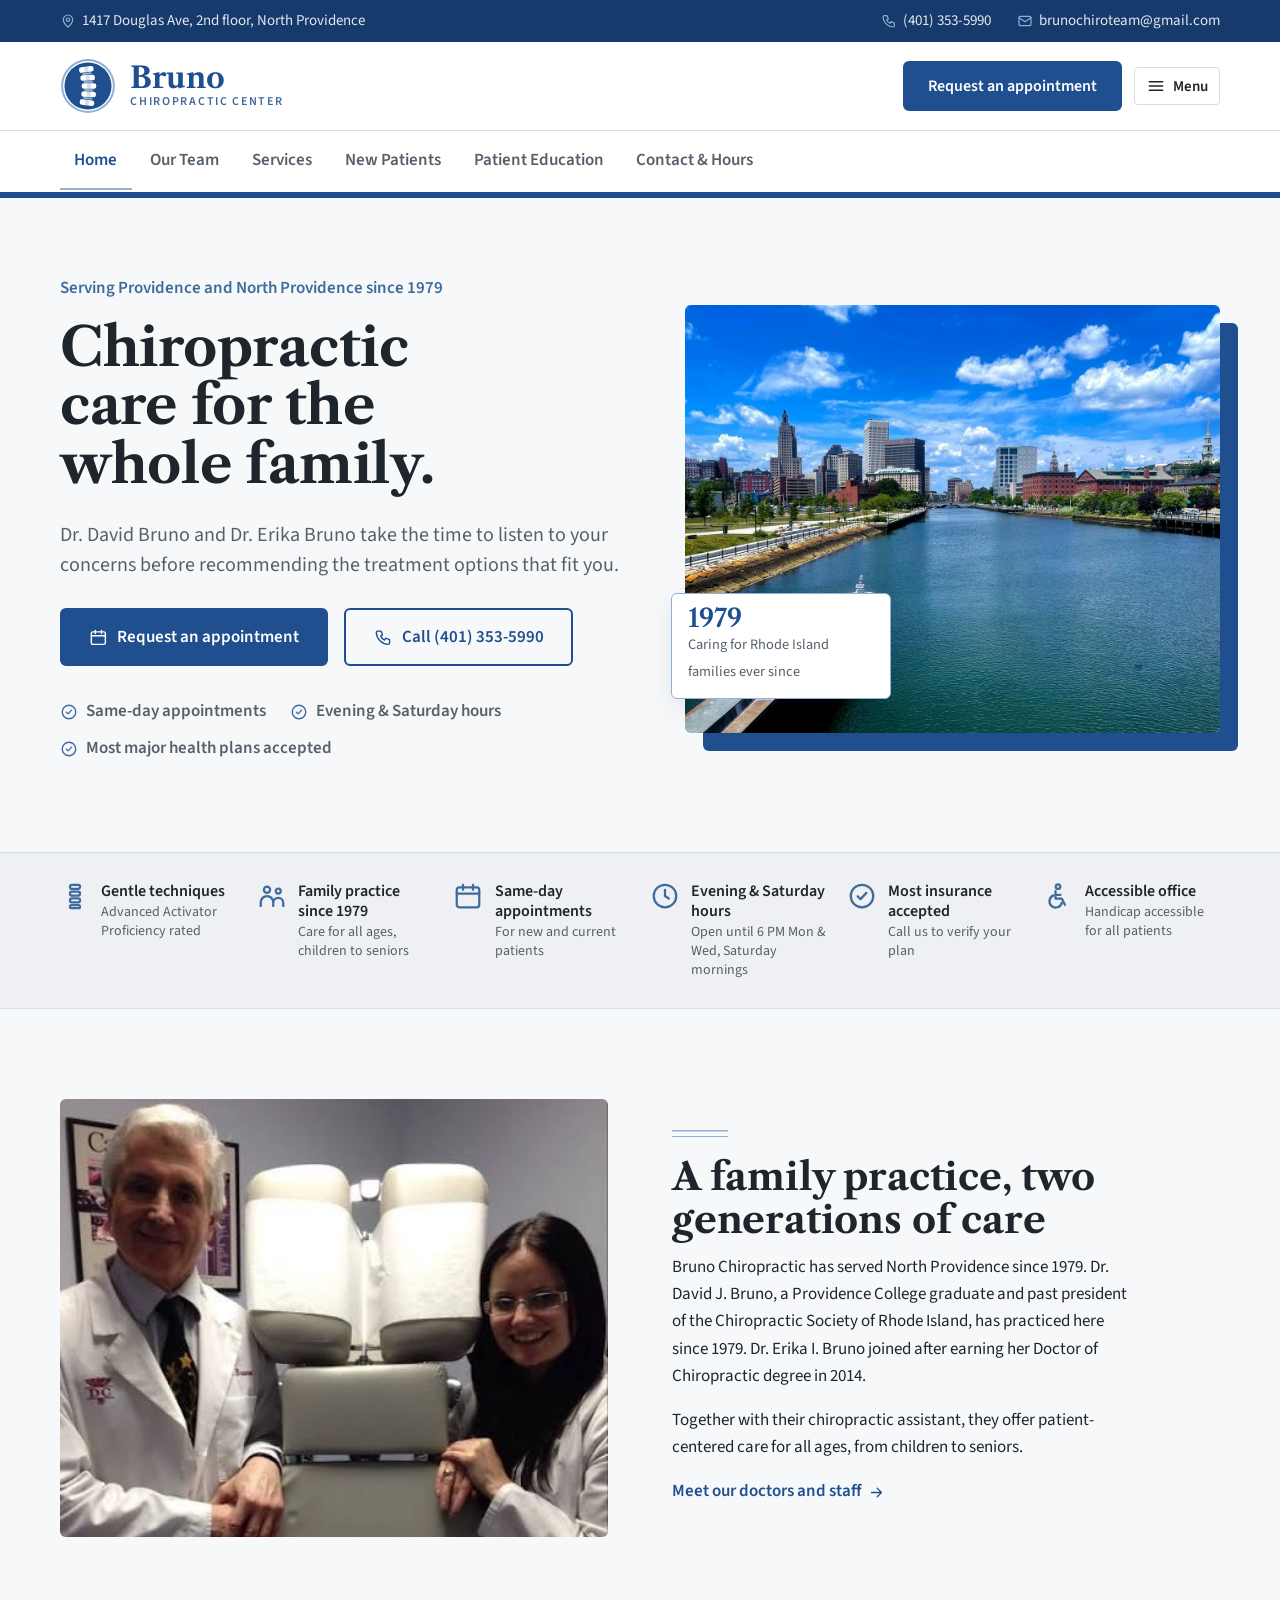
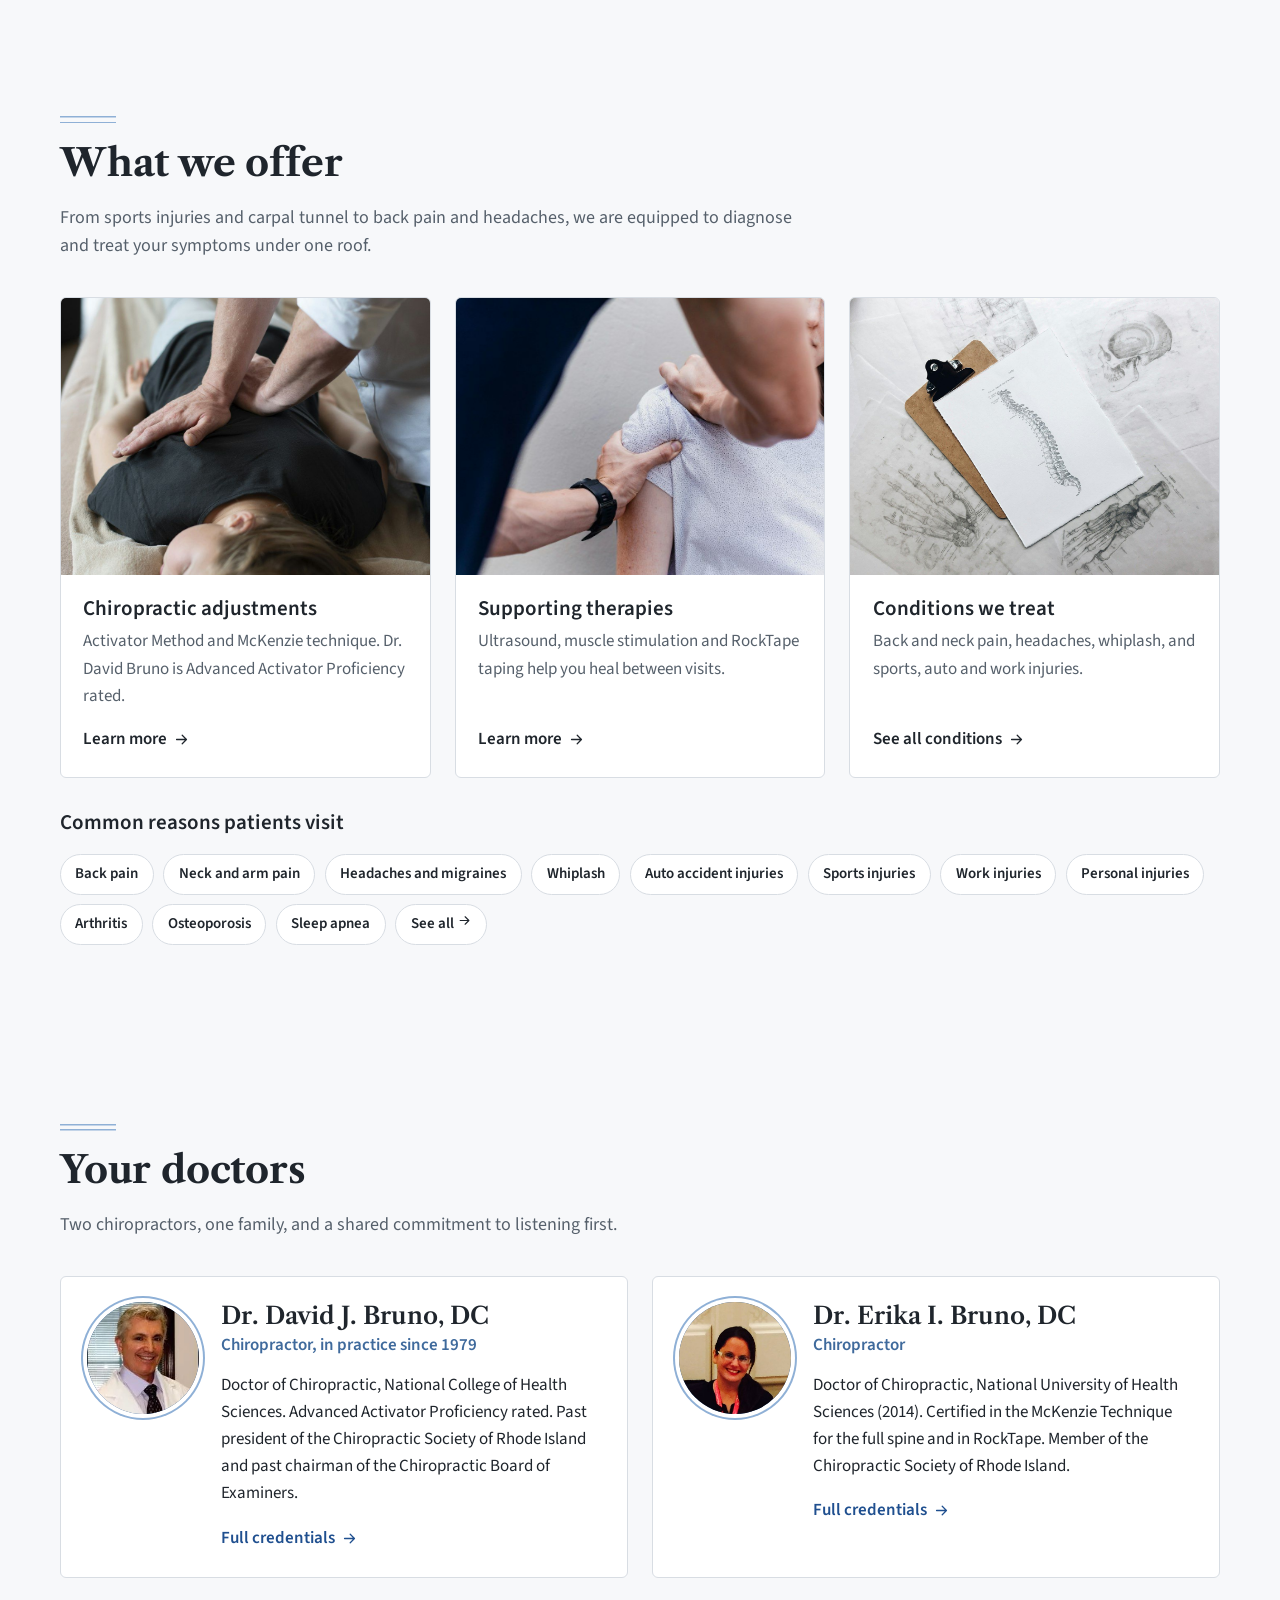
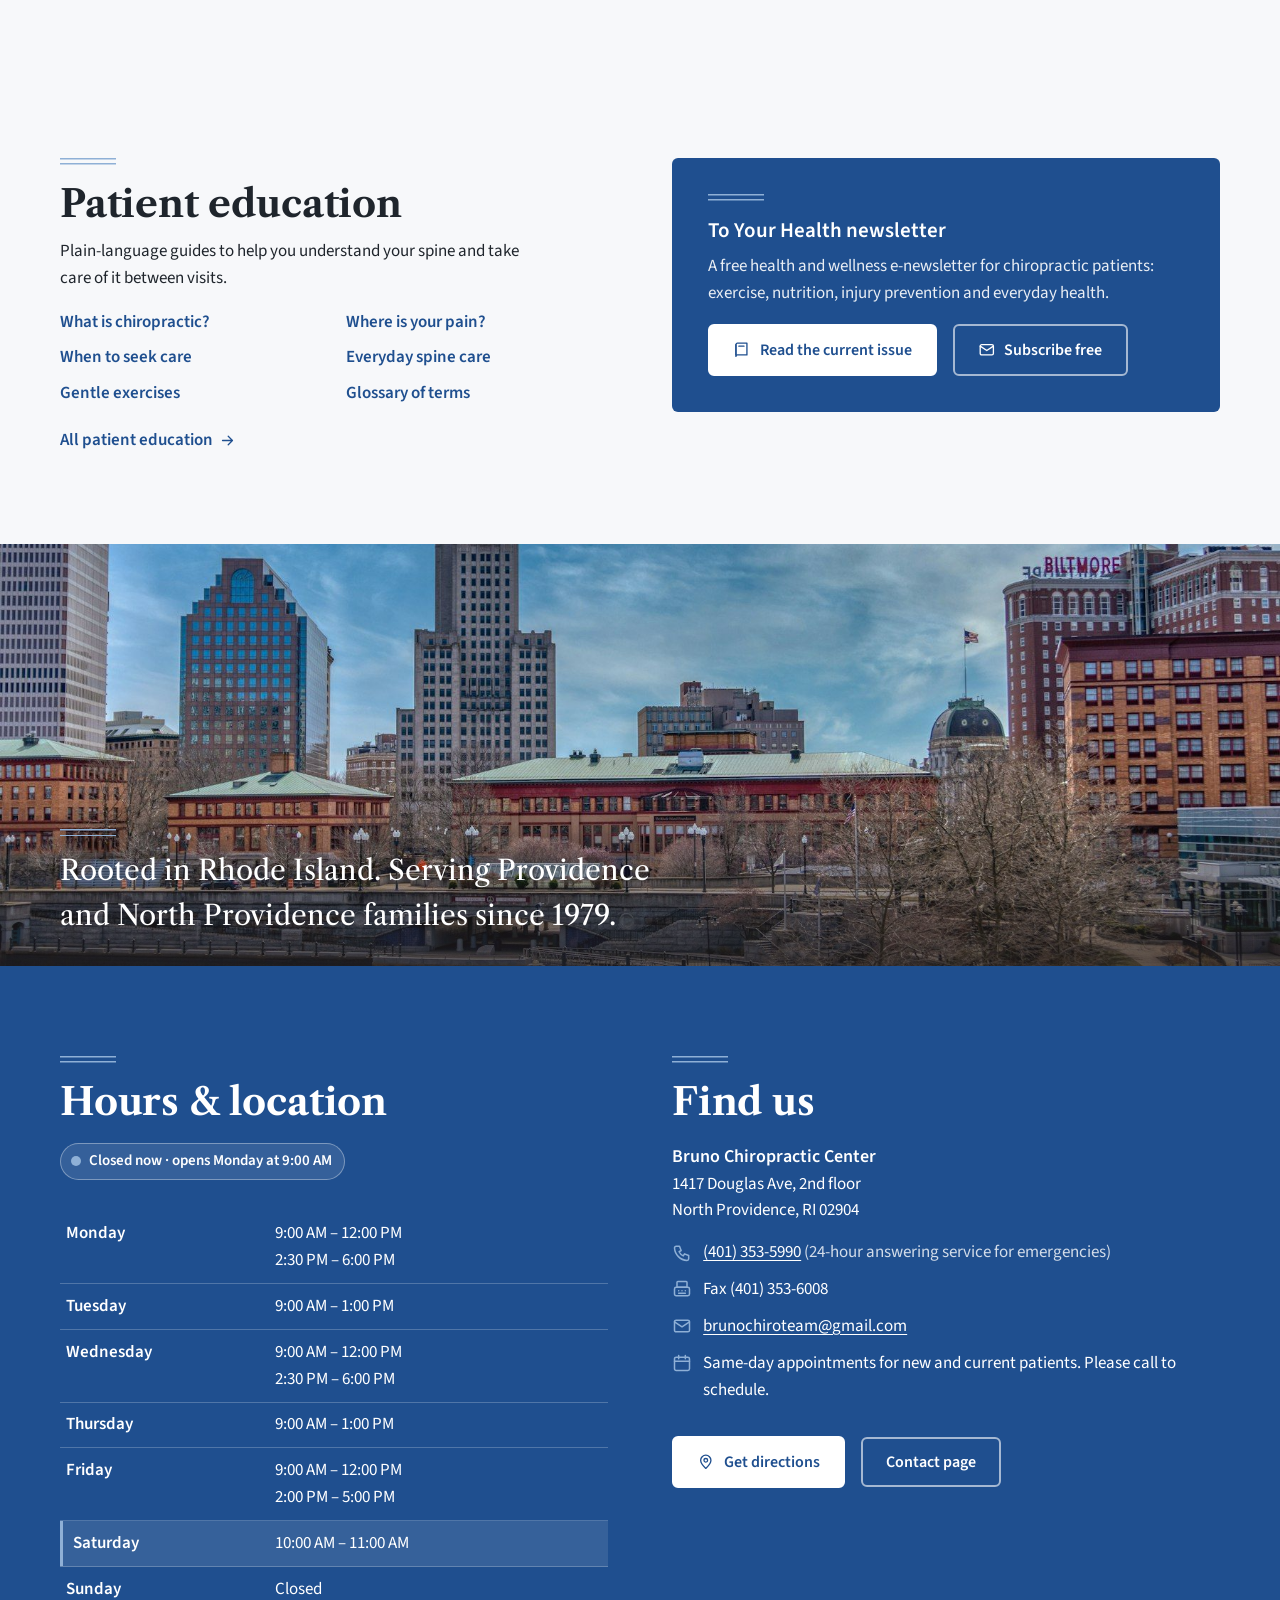
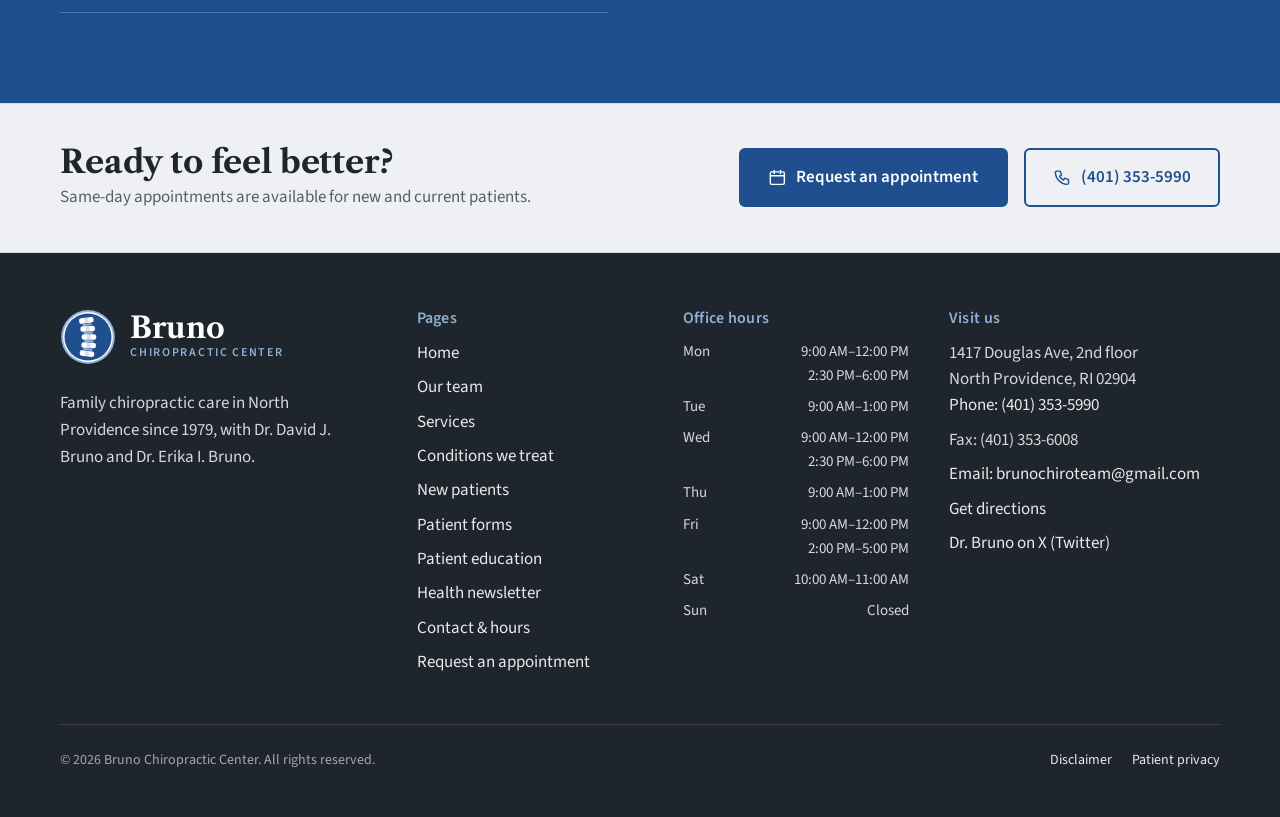
==== commit 58ce27d1: "Version-stamp CSS and JS links so updates show without waiting on cache Each page links styles.css a" ====
--- a/index.html
+++ b/index.html
@@ -13,7 +13,7 @@
 <link rel="preconnect" href="https://fonts.googleapis.com">
 <link rel="preconnect" href="https://fonts.gstatic.com" crossorigin>
 <link rel="stylesheet" href="https://fonts.googleapis.com/css2?family=Libre+Caslon+Text:ital,wght@0,400;0,700;1,400&family=Source+Sans+3:wght@400;600;700&display=swap">
-<link rel="stylesheet" href="css/styles.css">
+<link rel="stylesheet" href="css/styles.css?v=23d57155">
 <script type="application/ld+json">
 {
   "@context": "https://schema.org",
@@ -323,6 +323,6 @@
   <a class="btn btn--outline" href="tel:+14013535990"><svg viewBox="0 0 24 24" fill="none" stroke="currentColor" stroke-width="1.8" stroke-linecap="round" stroke-linejoin="round" aria-hidden="true" focusable="false"><path d="M5 4h4l2 5-2.5 1.5a11 11 0 0 0 5 5L15 13l5 2v4a2 2 0 0 1-2 2A16 16 0 0 1 3 6a2 2 0 0 1 2-2z"/></svg> Call</a>
   <a class="btn btn--primary" href="contact.html#appointment">Request appointment</a>
 </div>
-<script src="js/main.js"></script>
+<script src="js/main.js?v=23d57155"></script>
 </body>
 </html>
--- a/css/styles.css
+++ b/css/styles.css
@@ -113,10 +113,10 @@
 .link-arrow:hover { text-decoration: underline; }
 
 /* ---------- Utility bar (address, phone, email) ---------- */
-.utility { background: var(--blue-deep); color: rgba(255,255,255,0.88); font-size: 0.875rem; }
-.utility__inner { display: flex; justify-content: flex-end; align-items: center; gap: 0.4rem 1.6rem; flex-wrap: wrap; min-height: 36px; padding-block: 0.35rem; }
+.utility { background: var(--blue-deep); color: rgba(255,255,255,0.88); font-size: 0.9375rem; }
+.utility__inner { display: flex; justify-content: flex-end; align-items: center; gap: 0.4rem 1.6rem; flex-wrap: wrap; min-height: 42px; padding-block: 0.45rem; }
 .utility__item { display: inline-flex; align-items: center; gap: 0.4rem; color: inherit; text-decoration: none; white-space: nowrap; }
-.utility__item svg { width: 15px; height: 15px; color: var(--accent); flex: none; }
+.utility__item svg { width: 16px; height: 16px; color: var(--accent); flex: none; }
 a.utility__item:hover { color: var(--white); text-decoration: underline; }
 .utility__addr { margin-right: auto; }
 @media (max-width: 760px) { .utility__addr { display: none; } .utility__inner { justify-content: center; gap: 0.3rem 1.2rem; } }
@@ -124,19 +124,19 @@
 /* ---------- Header ---------- */
 .site-header {
   position: sticky; top: 0; z-index: 50;
-  background: rgba(255,255,255,0.97); border-bottom: 1px solid var(--line);
-}
-.site-header__row { display: flex; align-items: center; gap: 1rem; min-height: 78px; }
-.brand { display: inline-flex; align-items: center; gap: 0.7rem; text-decoration: none; color: var(--ink); margin-right: auto; }
-.brand__mark { width: 46px; height: 46px; flex: none; }
-.brand__text { display: flex; flex-direction: column; gap: 0.2rem; }
-.brand__name { display: block; font-family: var(--display); font-weight: 700; font-size: 1.5rem; line-height: 0.95; color: var(--blue); }
-.brand__sub { display: block; font: 600 0.6875rem/1 var(--body); letter-spacing: 0.14em; text-transform: uppercase; color: var(--accent-deep); white-space: nowrap; }
+  background: rgba(255,255,255,0.97); border-bottom: 6px solid var(--blue);
+}
+.site-header__row { display: flex; align-items: center; gap: 1rem; min-height: 100px; padding-block: 0.75rem; }
+.brand { display: inline-flex; align-items: center; gap: 0.9rem; text-decoration: none; color: var(--ink); margin-right: auto; }
+.brand__mark { width: 64px; height: 64px; flex: none; }
+.brand__text { display: flex; flex-direction: column; gap: 0.3rem; }
+.brand__name { display: block; font-family: var(--display); font-weight: 700; font-size: 2.1rem; line-height: 0.95; color: var(--blue); }
+.brand__sub { display: block; font: 600 0.8125rem/1 var(--body); letter-spacing: 0.14em; text-transform: uppercase; color: var(--accent-deep); white-space: nowrap; }
 
 /* Desktop nav with dropdown section menus */
 .nav { display: flex; align-items: center; gap: 0.1rem; }
 .nav__item { position: relative; }
-.nav__link { display: inline-flex; align-items: center; gap: 0.25rem; font-weight: 600; color: var(--ink); text-decoration: none; white-space: nowrap; padding: 0.6rem 0.55rem; border-radius: 4px; position: relative; }
+.nav__link { display: inline-flex; align-items: center; gap: 0.25rem; font-weight: 600; font-size: 1.0625rem; color: var(--ink); text-decoration: none; white-space: nowrap; padding: 0.6rem 0.55rem; border-radius: 4px; position: relative; }
 .nav__chev svg { width: 14px; height: 14px; display: block; color: var(--accent-deep); transition: transform 0.15s ease; }
 .nav__link:hover, .nav__item:focus-within > .nav__link { color: var(--blue); }
 .nav__link[aria-current="page"] { color: var(--blue); }
@@ -163,16 +163,17 @@
 .quicknav { display: none; border-top: 1px solid var(--line); }
 .quicknav__inner { display: flex; gap: 0.25rem; overflow-x: auto; scrollbar-width: none; padding-block: 0.15rem; }
 .quicknav__inner::-webkit-scrollbar { display: none; }
-.quicknav a { flex: none; padding: 0.6rem 0.75rem; font-weight: 600; font-size: 0.9375rem; color: var(--ink-soft); text-decoration: none; white-space: nowrap; border-bottom: 2px solid transparent; }
+.quicknav a { flex: none; padding: 0.85rem 0.9rem; font-weight: 600; font-size: 1.0625rem; color: var(--ink-soft); text-decoration: none; white-space: nowrap; border-bottom: 2px solid transparent; }
 .quicknav a:hover { color: var(--blue); }
 .quicknav a[aria-current="page"] { color: var(--blue); border-bottom-color: var(--accent); }
 
-[id] { scroll-margin-top: 140px; }
-
-@media (max-width: 1260px) {
-  .site-header__row { min-height: 66px; gap: 0.75rem; }
-  .brand__mark { width: 40px; height: 40px; }
-  .brand__name { font-size: 1.3rem; }
+[id] { scroll-margin-top: 190px; }
+
+@media (max-width: 1310px) {
+  .site-header__row { min-height: 88px; gap: 0.75rem; }
+  .brand__mark { width: 56px; height: 56px; }
+  .brand__name { font-size: 1.85rem; }
+  .brand__sub { font-size: 0.75rem; }
   .nav-toggle { display: inline-flex; }
   .quicknav { display: block; }
   /* Full menu becomes a dropdown panel under the header */
@@ -180,7 +181,7 @@
     display: none; position: absolute; left: 0; right: 0; top: 100%;
     flex-direction: column; align-items: stretch; gap: 0;
     background: var(--white); border-bottom: 1px solid var(--line); box-shadow: var(--shadow);
-    padding: 0.5rem var(--gutter) 1.25rem; max-height: calc(100vh - 120px); overflow-y: auto;
+    padding: 0.5rem var(--gutter) 1.25rem; max-height: calc(100vh - 150px); overflow-y: auto;
   }
   .nav.is-open { display: flex; }
   .nav__item { border-bottom: 1px solid var(--line); padding-block: 0.35rem; }
@@ -197,6 +198,11 @@
   .nav__contact svg { width: 18px; height: 18px; color: var(--accent-deep); }
 }
 @media (max-width: 600px) {
+  .site-header__row { min-height: 76px; }
+  .brand__mark { width: 48px; height: 48px; }
+  .brand__name { font-size: 1.6rem; }
+  .brand__sub { font-size: 0.6875rem; }
+  .quicknav a { padding: 0.75rem 0.7rem; font-size: 1rem; }
   .header-actions .btn { display: none; }
   .nav__menu { grid-template-columns: 1fr; }
   .nav-toggle__label { display: none; }
@@ -478,7 +484,7 @@
 
 /* ---------- Patient education ---------- */
 .edu { display: grid; grid-template-columns: 220px minmax(0, 1fr); gap: clamp(2rem, 4vw, 3.5rem); align-items: start; }
-.edu__toc { position: sticky; top: 140px; display: grid; gap: 0.1rem; padding: 1rem 0 1rem 1rem; border-left: 2px solid var(--line); }
+.edu__toc { position: sticky; top: 190px; display: grid; gap: 0.1rem; padding: 1rem 0 1rem 1rem; border-left: 2px solid var(--line); }
 .edu__toc-title { font-weight: 700; font-size: 0.8125rem; letter-spacing: 0.06em; text-transform: uppercase; color: var(--accent-deep); margin: 0 0 0.4rem; }
 .edu__toc a { color: var(--ink-soft); text-decoration: none; padding: 0.3rem 0; font-size: 0.9375rem; }
 .edu__toc a:hover { color: var(--blue); }
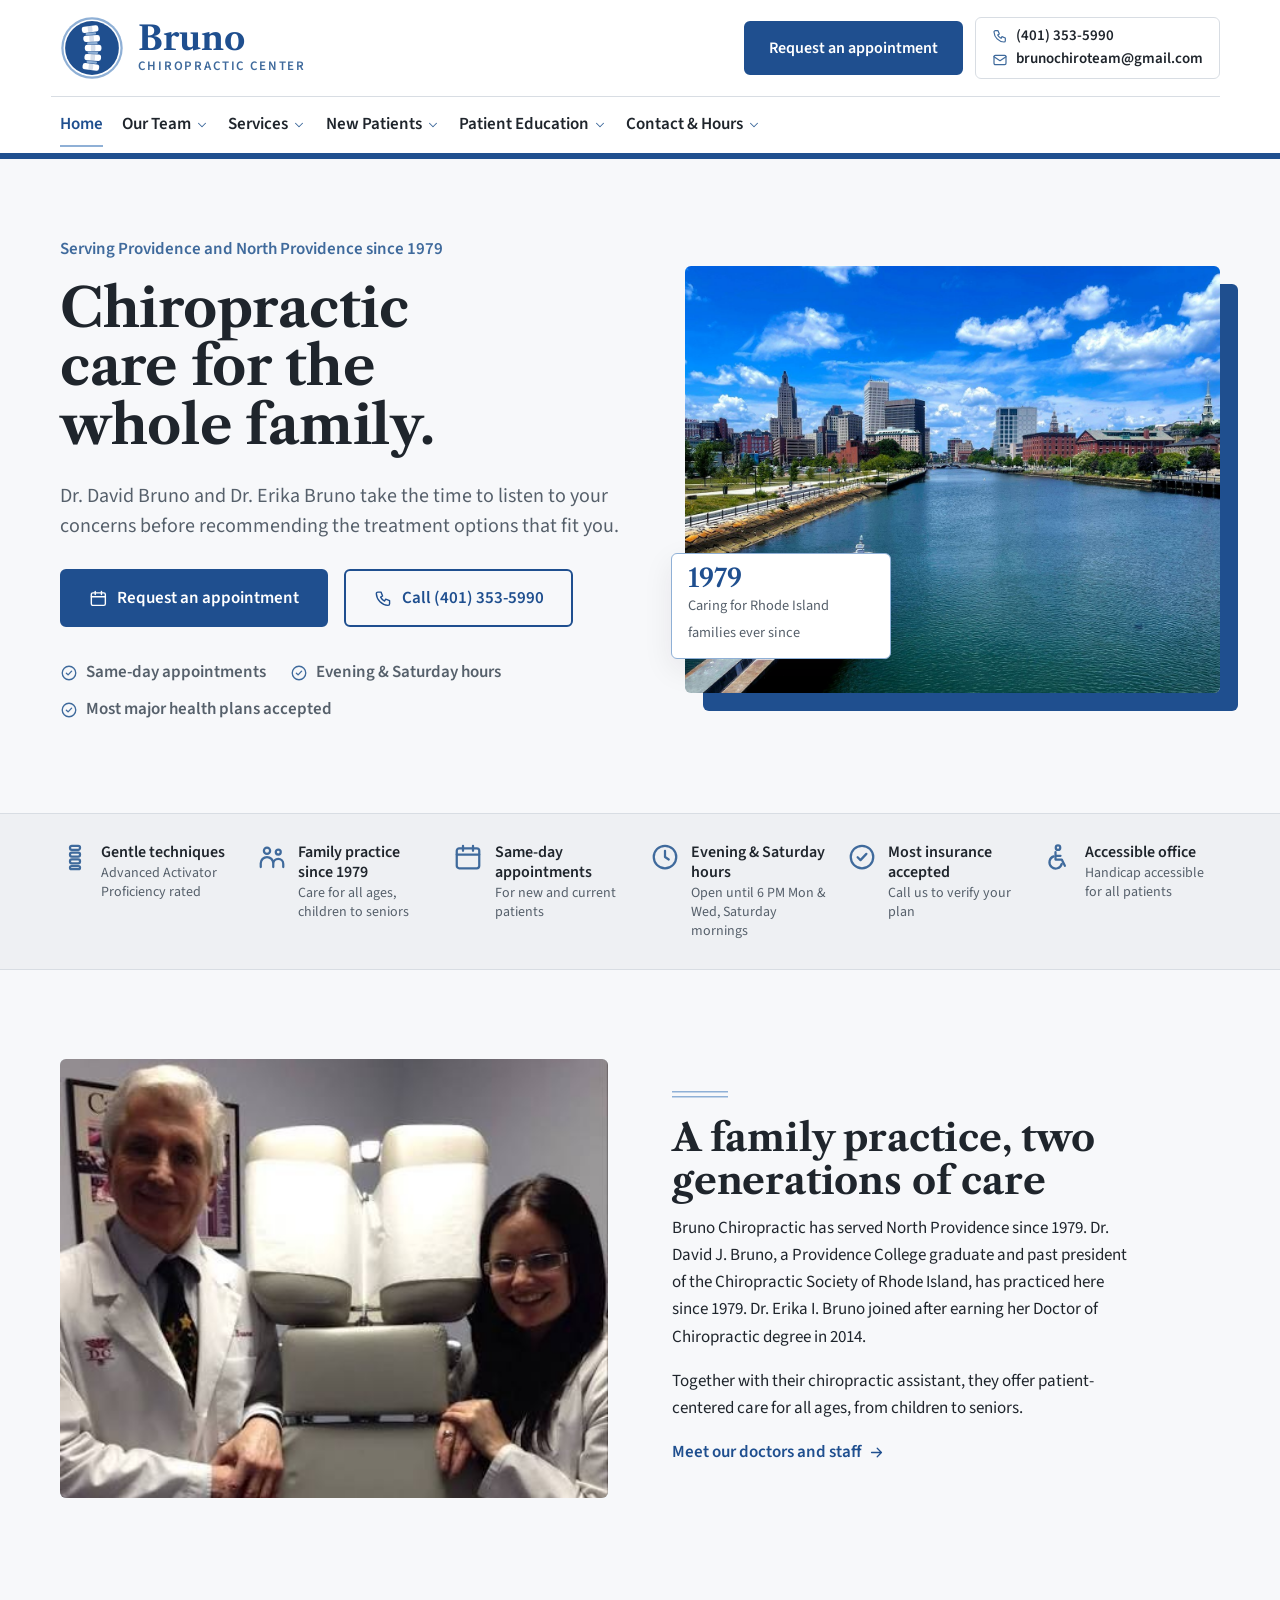
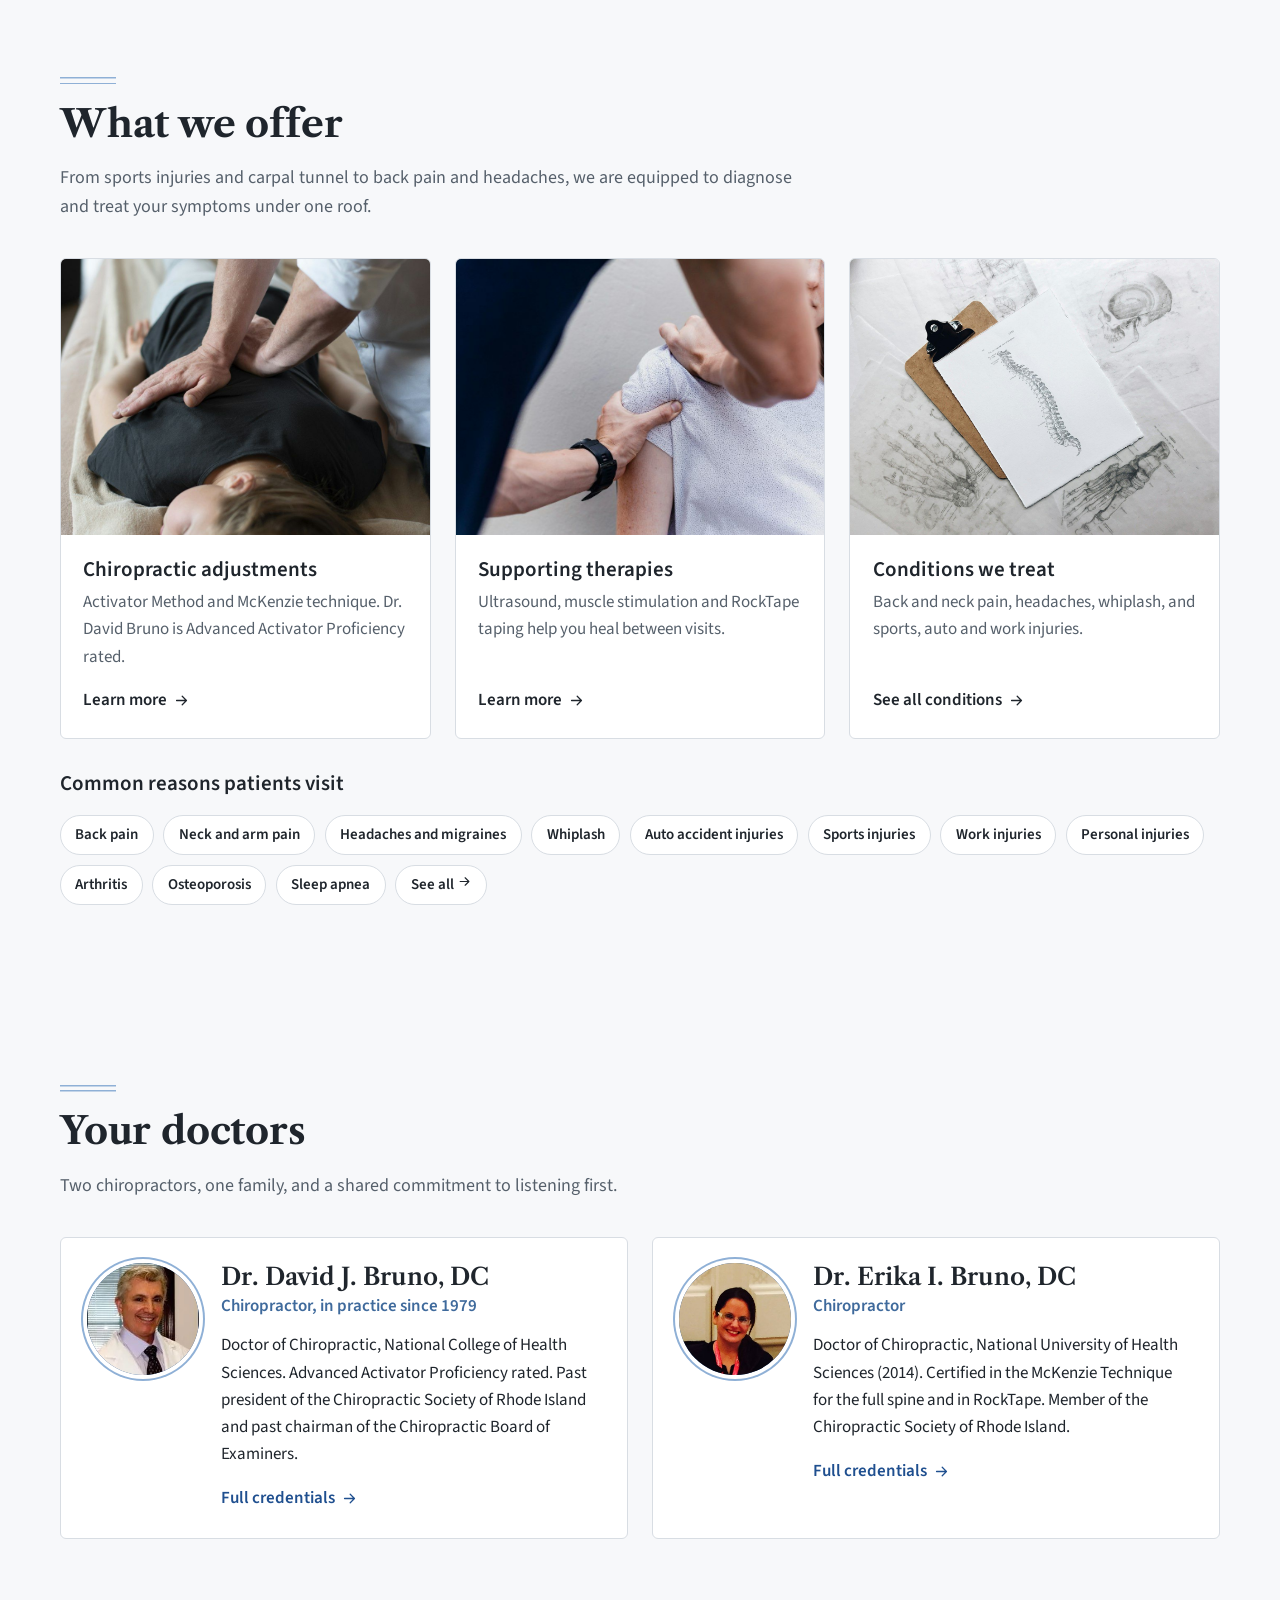
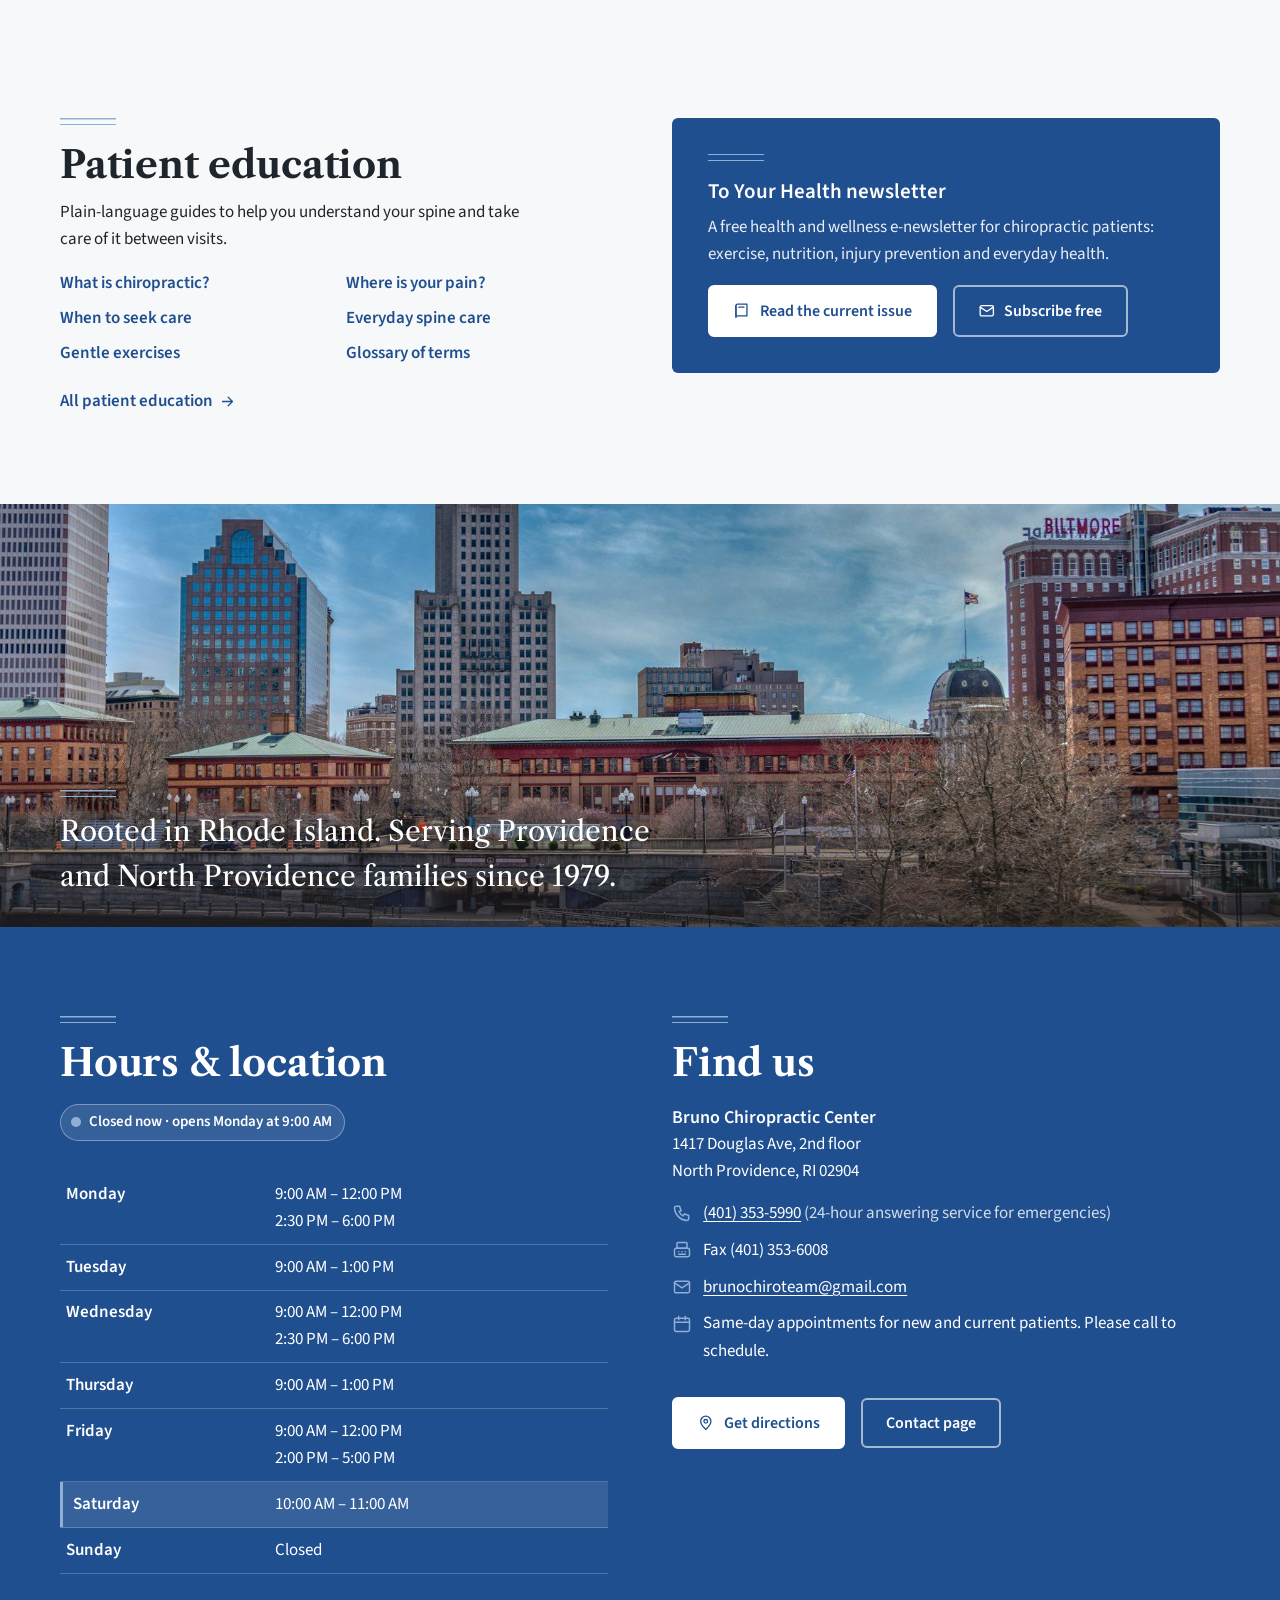
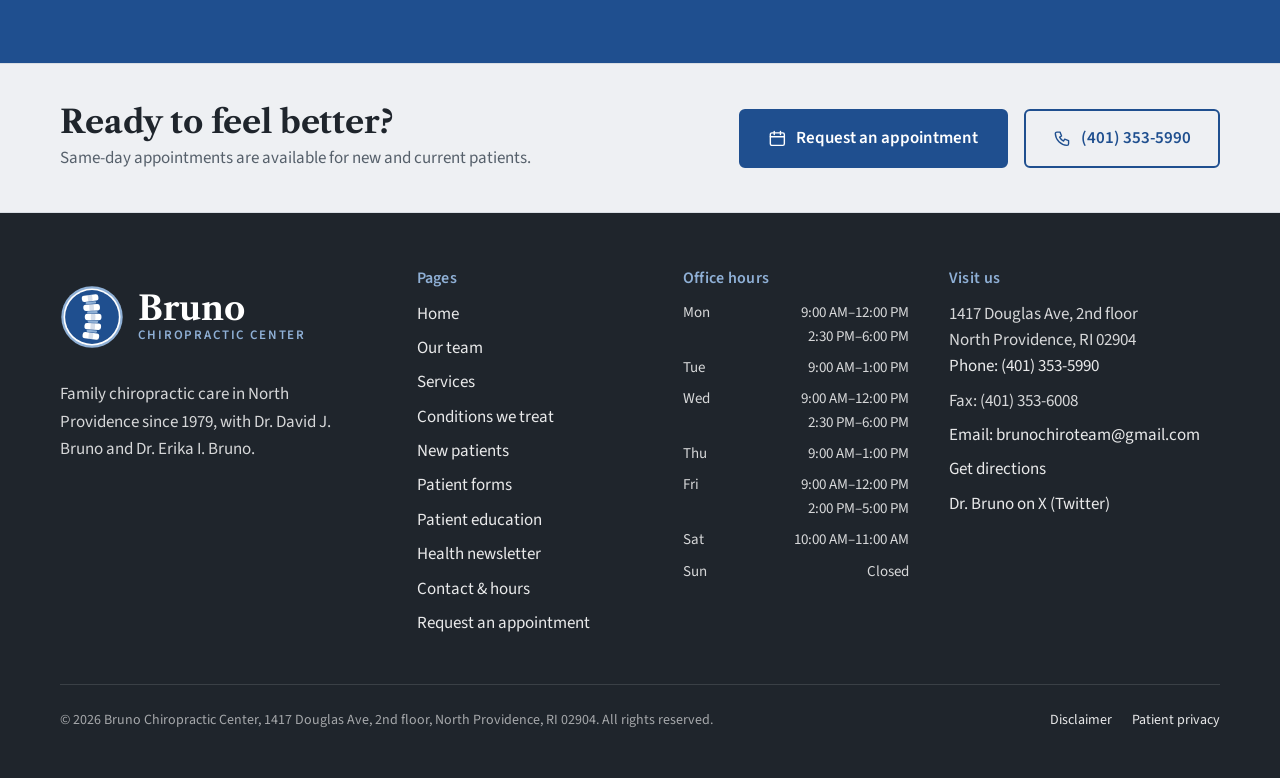
==== commit 59776261: "Header: phone/email box beside the appointment button, links on a second row - Remove the top contac" ====
--- a/index.html
+++ b/index.html
@@ -13,7 +13,7 @@
 <link rel="preconnect" href="https://fonts.googleapis.com">
 <link rel="preconnect" href="https://fonts.gstatic.com" crossorigin>
 <link rel="stylesheet" href="https://fonts.googleapis.com/css2?family=Libre+Caslon+Text:ital,wght@0,400;0,700;1,400&family=Source+Sans+3:wght@400;600;700&display=swap">
-<link rel="stylesheet" href="css/styles.css?v=23d57155">
+<link rel="stylesheet" href="css/styles.css?v=05a94e9b">
 <script type="application/ld+json">
 {
   "@context": "https://schema.org",
@@ -43,13 +43,6 @@
 <body>
 
 <a class="skip-link" href="#main">Skip to content</a>
-<div class="utility">
-  <div class="container utility__inner">
-    <span class="utility__item utility__addr"><svg viewBox="0 0 24 24" fill="none" stroke="currentColor" stroke-width="1.8" stroke-linecap="round" stroke-linejoin="round" aria-hidden="true" focusable="false"><path d="M12 21s7-6.2 7-11a7 7 0 1 0-14 0c0 4.8 7 11 7 11z"/><circle cx="12" cy="10" r="2.5"/></svg>1417 Douglas Ave, 2nd floor, North Providence</span>
-    <a class="utility__item" href="tel:+14013535990"><svg viewBox="0 0 24 24" fill="none" stroke="currentColor" stroke-width="1.8" stroke-linecap="round" stroke-linejoin="round" aria-hidden="true" focusable="false"><path d="M5 4h4l2 5-2.5 1.5a11 11 0 0 0 5 5L15 13l5 2v4a2 2 0 0 1-2 2A16 16 0 0 1 3 6a2 2 0 0 1 2-2z"/></svg>(401) 353-5990</a>
-    <a class="utility__item" href="mailto:brunochiroteam@gmail.com"><svg viewBox="0 0 24 24" fill="none" stroke="currentColor" stroke-width="1.8" stroke-linecap="round" stroke-linejoin="round" aria-hidden="true" focusable="false"><rect x="3" y="5" width="18" height="14" rx="2"/><path d="m3 7 9 6 9-6"/></svg>brunochiroteam@gmail.com</a>
-  </div>
-</div>
 <header class="site-header">
   <div class="container site-header__row">
     <a class="brand" href="index.html" aria-label="Bruno Chiropractic Center, home">
@@ -66,6 +59,10 @@
     </nav>
     <div class="header-actions">
       <a class="btn btn--primary" href="contact.html#appointment">Request an appointment</a>
+      <div class="header-contact">
+        <a href="tel:+14013535990"><svg viewBox="0 0 24 24" fill="none" stroke="currentColor" stroke-width="1.8" stroke-linecap="round" stroke-linejoin="round" aria-hidden="true" focusable="false"><path d="M5 4h4l2 5-2.5 1.5a11 11 0 0 0 5 5L15 13l5 2v4a2 2 0 0 1-2 2A16 16 0 0 1 3 6a2 2 0 0 1 2-2z"/></svg><span>(401) 353-5990</span></a>
+        <a href="mailto:brunochiroteam@gmail.com"><svg viewBox="0 0 24 24" fill="none" stroke="currentColor" stroke-width="1.8" stroke-linecap="round" stroke-linejoin="round" aria-hidden="true" focusable="false"><rect x="3" y="5" width="18" height="14" rx="2"/><path d="m3 7 9 6 9-6"/></svg><span>brunochiroteam@gmail.com</span></a>
+      </div>
       <button class="nav-toggle" type="button" aria-expanded="false" aria-controls="site-nav" aria-label="Open menu"><svg viewBox="0 0 24 24" fill="none" stroke="currentColor" stroke-width="1.8" stroke-linecap="round" stroke-linejoin="round" aria-hidden="true" focusable="false"><path d="M4 7h16M4 12h16M4 17h16"/></svg><span class="nav-toggle__label">Menu</span></button>
     </div>
   </div>
@@ -311,7 +308,7 @@
       </div>
     </div>
     <div class="footer__meta">
-      <p>© <span data-year>2026</span> Bruno Chiropractic Center. All rights reserved.</p>
+      <p>© <span data-year>2026</span> Bruno Chiropractic Center, 1417 Douglas Ave, 2nd floor, North Providence, RI 02904. All rights reserved.</p>
       <ul>
         <li><a href="legal.html#disclaimer">Disclaimer</a></li>
         <li><a href="legal.html#privacy">Patient privacy</a></li>
@@ -323,6 +320,6 @@
   <a class="btn btn--outline" href="tel:+14013535990"><svg viewBox="0 0 24 24" fill="none" stroke="currentColor" stroke-width="1.8" stroke-linecap="round" stroke-linejoin="round" aria-hidden="true" focusable="false"><path d="M5 4h4l2 5-2.5 1.5a11 11 0 0 0 5 5L15 13l5 2v4a2 2 0 0 1-2 2A16 16 0 0 1 3 6a2 2 0 0 1 2-2z"/></svg> Call</a>
   <a class="btn btn--primary" href="contact.html#appointment">Request appointment</a>
 </div>
-<script src="js/main.js?v=23d57155"></script>
+<script src="js/main.js?v=05a94e9b"></script>
 </body>
 </html>
--- a/css/styles.css
+++ b/css/styles.css
@@ -112,37 +112,45 @@
 .chips a { display: inline-flex; align-items: center; gap: 0.35em; }
 .link-arrow:hover { text-decoration: underline; }
 
-/* ---------- Utility bar (address, phone, email) ---------- */
-.utility { background: var(--blue-deep); color: rgba(255,255,255,0.88); font-size: 0.9375rem; }
-.utility__inner { display: flex; justify-content: flex-end; align-items: center; gap: 0.4rem 1.6rem; flex-wrap: wrap; min-height: 42px; padding-block: 0.45rem; }
-.utility__item { display: inline-flex; align-items: center; gap: 0.4rem; color: inherit; text-decoration: none; white-space: nowrap; }
-.utility__item svg { width: 16px; height: 16px; color: var(--accent); flex: none; }
-a.utility__item:hover { color: var(--white); text-decoration: underline; }
-.utility__addr { margin-right: auto; }
-@media (max-width: 760px) { .utility__addr { display: none; } .utility__inner { justify-content: center; gap: 0.3rem 1.2rem; } }
-
-/* ---------- Header ---------- */
+/* ---------- Header ----------
+   Desktop: two rows inside the header. Row 1: logo | appointment button + phone/email box.
+   Row 2: page links with dropdown section menus. Thick blue bar along the bottom.
+   Narrow screens: logo | button | Menu, page links as a scrollable strip. */
 .site-header {
   position: sticky; top: 0; z-index: 50;
   background: rgba(255,255,255,0.97); border-bottom: 6px solid var(--blue);
 }
-.site-header__row { display: flex; align-items: center; gap: 1rem; min-height: 100px; padding-block: 0.75rem; }
-.brand { display: inline-flex; align-items: center; gap: 0.9rem; text-decoration: none; color: var(--ink); margin-right: auto; }
+.site-header__row {
+  display: grid; grid-template-columns: auto 1fr auto;
+  grid-template-areas: "brand . actions" "nav nav nav";
+  align-items: center; column-gap: 1rem;
+}
+.brand { grid-area: brand; display: inline-flex; align-items: center; gap: 0.9rem; text-decoration: none; color: var(--ink); padding-block: 1rem; }
 .brand__mark { width: 64px; height: 64px; flex: none; }
 .brand__text { display: flex; flex-direction: column; gap: 0.3rem; }
 .brand__name { display: block; font-family: var(--display); font-weight: 700; font-size: 2.1rem; line-height: 0.95; color: var(--blue); }
 .brand__sub { display: block; font: 600 0.8125rem/1 var(--body); letter-spacing: 0.14em; text-transform: uppercase; color: var(--accent-deep); white-space: nowrap; }
 
-/* Desktop nav with dropdown section menus */
-.nav { display: flex; align-items: center; gap: 0.1rem; }
+.header-actions { grid-area: actions; display: flex; align-items: center; gap: 0.75rem; }
+.header-actions > .btn { padding-block: 1.05em; }
+.header-contact {
+  display: grid; gap: 0.3rem; padding: 0.55rem 1rem;
+  border: 1px solid var(--line); border-radius: var(--radius); background: var(--white);
+}
+.header-contact a { display: inline-flex; align-items: center; gap: 0.5rem; color: var(--ink); text-decoration: none; font-weight: 600; font-size: 0.9375rem; line-height: 1.25; white-space: nowrap; }
+.header-contact a:hover { color: var(--blue); }
+.header-contact svg { width: 16px; height: 16px; color: var(--accent-deep); flex: none; }
+
+/* Page links row with dropdown section menus */
+.nav { grid-area: nav; display: flex; align-items: center; gap: 0.1rem; border-top: 1px solid var(--line); margin-left: -0.55rem; padding-block: 0.2rem; }
 .nav__item { position: relative; }
-.nav__link { display: inline-flex; align-items: center; gap: 0.25rem; font-weight: 600; font-size: 1.0625rem; color: var(--ink); text-decoration: none; white-space: nowrap; padding: 0.6rem 0.55rem; border-radius: 4px; position: relative; }
+.nav__link { display: inline-flex; align-items: center; gap: 0.25rem; font-weight: 600; font-size: 1.0625rem; color: var(--ink); text-decoration: none; white-space: nowrap; padding: 0.7rem 0.55rem; border-radius: 4px; position: relative; }
 .nav__chev svg { width: 14px; height: 14px; display: block; color: var(--accent-deep); transition: transform 0.15s ease; }
 .nav__link:hover, .nav__item:focus-within > .nav__link { color: var(--blue); }
 .nav__link[aria-current="page"] { color: var(--blue); }
-.nav__link[aria-current="page"]::after { content: ""; position: absolute; left: 0.55rem; right: 0.55rem; bottom: 0.15rem; height: 2px; background: var(--accent); }
+.nav__link[aria-current="page"]::after { content: ""; position: absolute; left: 0.55rem; right: 0.55rem; bottom: 0.2rem; height: 2px; background: var(--accent); }
 .nav__menu {
-  position: absolute; top: 100%; left: 0; min-width: 240px; padding: 0.5rem;
+  position: absolute; top: calc(100% + 0.2rem); left: 0; min-width: 240px; padding: 0.5rem; z-index: 5;
   background: var(--white); border: 1px solid var(--line); border-top: 3px solid var(--blue); border-radius: 0 0 var(--radius) var(--radius);
   box-shadow: var(--shadow); display: grid; gap: 0.1rem;
   opacity: 0; visibility: hidden; transform: translateY(6px); transition: opacity 0.15s ease, transform 0.15s ease, visibility 0.15s;
@@ -154,12 +162,11 @@
 .nav__item:last-of-type .nav__menu { left: auto; right: 0; }
 .nav__extras { display: none; }
 
-.header-actions { display: flex; align-items: center; gap: 0.75rem; }
-.nav-toggle { display: none; align-items: center; gap: 0.4rem; background: var(--white); border: 1px solid var(--line); border-radius: 4px; padding: 0.5rem 0.7rem; cursor: pointer; color: var(--ink); font: 600 0.9375rem/1 var(--body); }
+.nav-toggle { display: none; align-items: center; gap: 0.4rem; background: var(--white); border: 1px solid var(--line); border-radius: 4px; padding: 0.55rem 0.75rem; cursor: pointer; color: var(--ink); font: 600 0.9375rem/1 var(--body); }
 .nav-toggle svg { width: 20px; height: 20px; display: block; }
 .nav-toggle[aria-expanded="true"] { border-color: var(--blue); color: var(--blue); }
 
-/* Quick page strip (shown when the full nav collapses) */
+/* Page-link strip (narrow screens only) */
 .quicknav { display: none; border-top: 1px solid var(--line); }
 .quicknav__inner { display: flex; gap: 0.25rem; overflow-x: auto; scrollbar-width: none; padding-block: 0.15rem; }
 .quicknav__inner::-webkit-scrollbar { display: none; }
@@ -167,25 +174,27 @@
 .quicknav a:hover { color: var(--blue); }
 .quicknav a[aria-current="page"] { color: var(--blue); border-bottom-color: var(--accent); }
 
-[id] { scroll-margin-top: 190px; }
-
-@media (max-width: 1310px) {
-  .site-header__row { min-height: 88px; gap: 0.75rem; }
+[id] { scroll-margin-top: 180px; }
+
+@media (max-width: 900px) {
+  .site-header__row { display: flex; align-items: center; gap: 0.75rem; min-height: 88px; }
+  .brand { margin-right: auto; padding-block: 0.75rem; }
   .brand__mark { width: 56px; height: 56px; }
   .brand__name { font-size: 1.85rem; }
   .brand__sub { font-size: 0.75rem; }
+  .header-contact { display: none; }
   .nav-toggle { display: inline-flex; }
   .quicknav { display: block; }
   /* Full menu becomes a dropdown panel under the header */
   .nav {
-    display: none; position: absolute; left: 0; right: 0; top: 100%;
+    display: none; position: absolute; left: 0; right: 0; top: 100%; margin: 0;
     flex-direction: column; align-items: stretch; gap: 0;
-    background: var(--white); border-bottom: 1px solid var(--line); box-shadow: var(--shadow);
+    background: var(--white); border-top: 0; border-bottom: 1px solid var(--line); box-shadow: var(--shadow);
     padding: 0.5rem var(--gutter) 1.25rem; max-height: calc(100vh - 150px); overflow-y: auto;
   }
   .nav.is-open { display: flex; }
   .nav__item { border-bottom: 1px solid var(--line); padding-block: 0.35rem; }
-  .nav__link { padding: 0.6rem 0.25rem; font-size: 1.0625rem; }
+  .nav__link { padding: 0.6rem 0.25rem; }
   .nav__link[aria-current="page"]::after { display: none; }
   .nav__link[aria-current="page"] { box-shadow: inset 3px 0 0 var(--accent); padding-left: 0.75rem; }
   .nav__chev { display: none; }
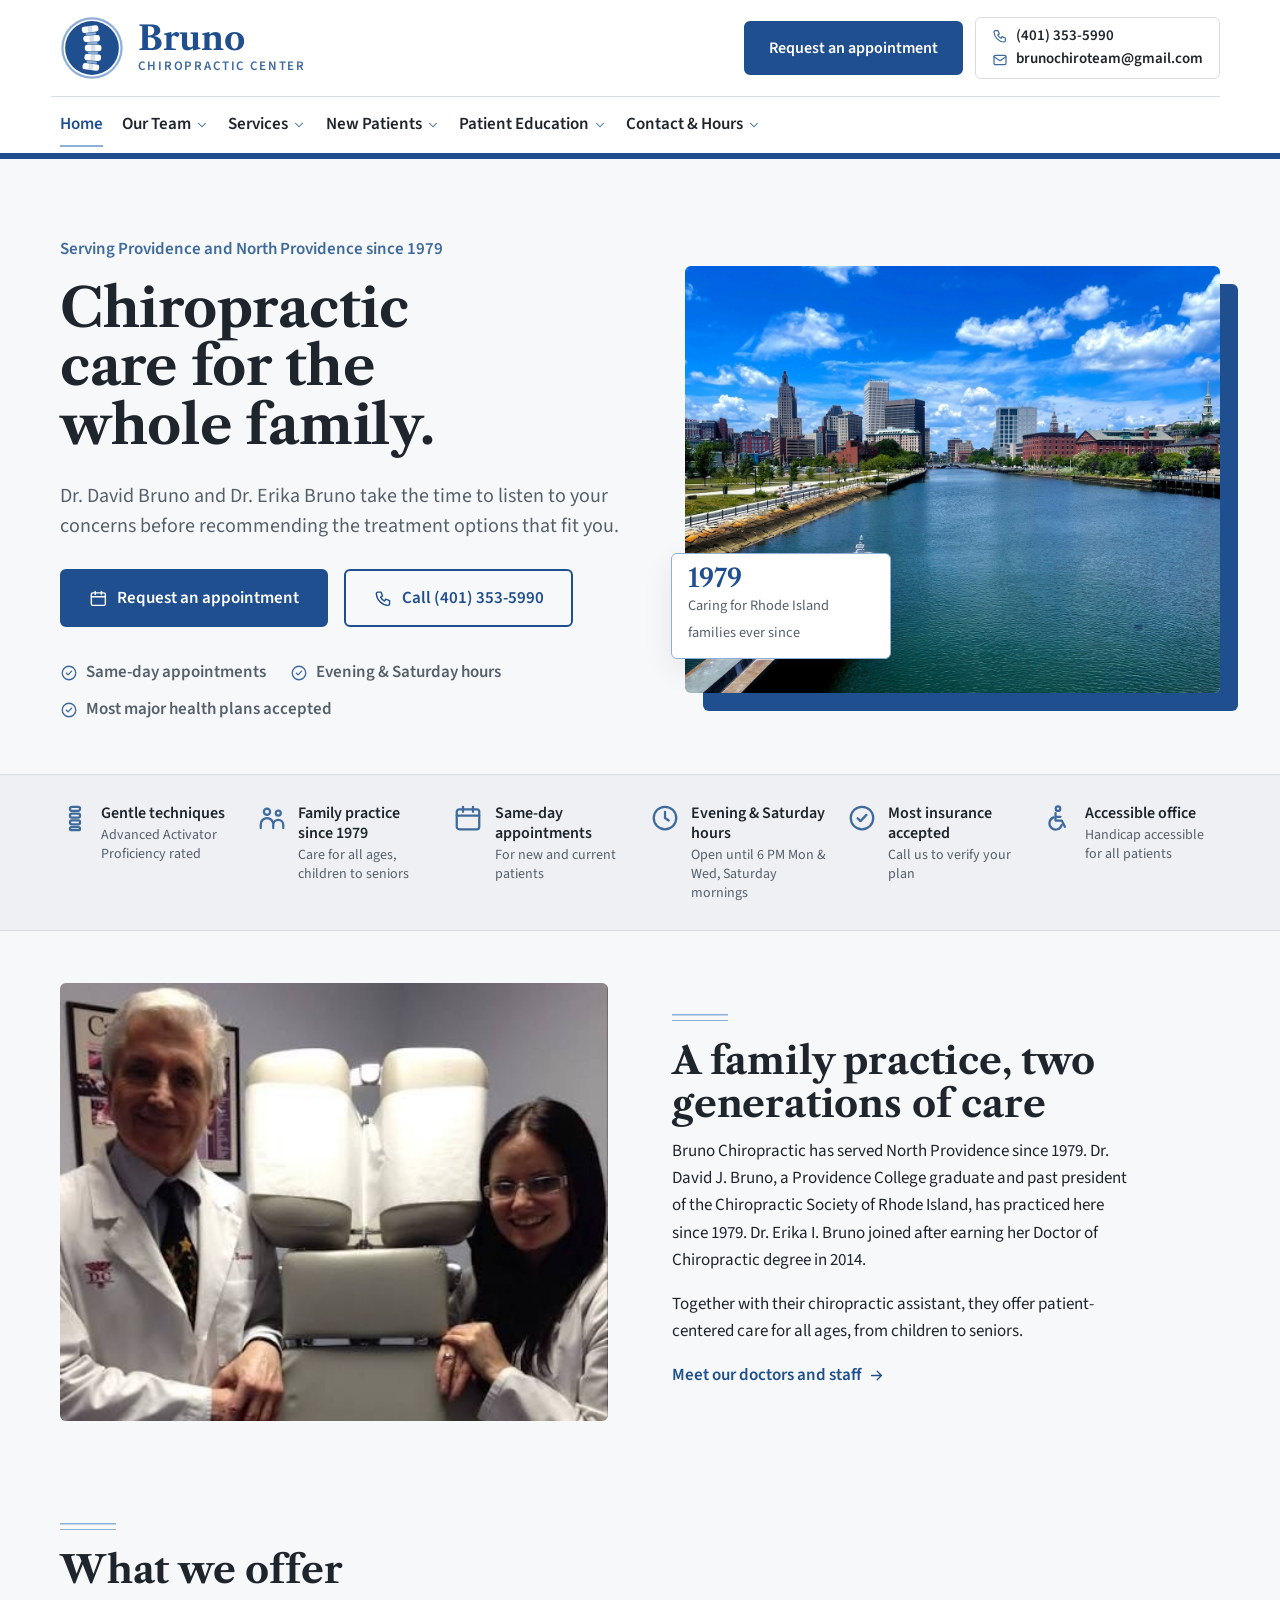
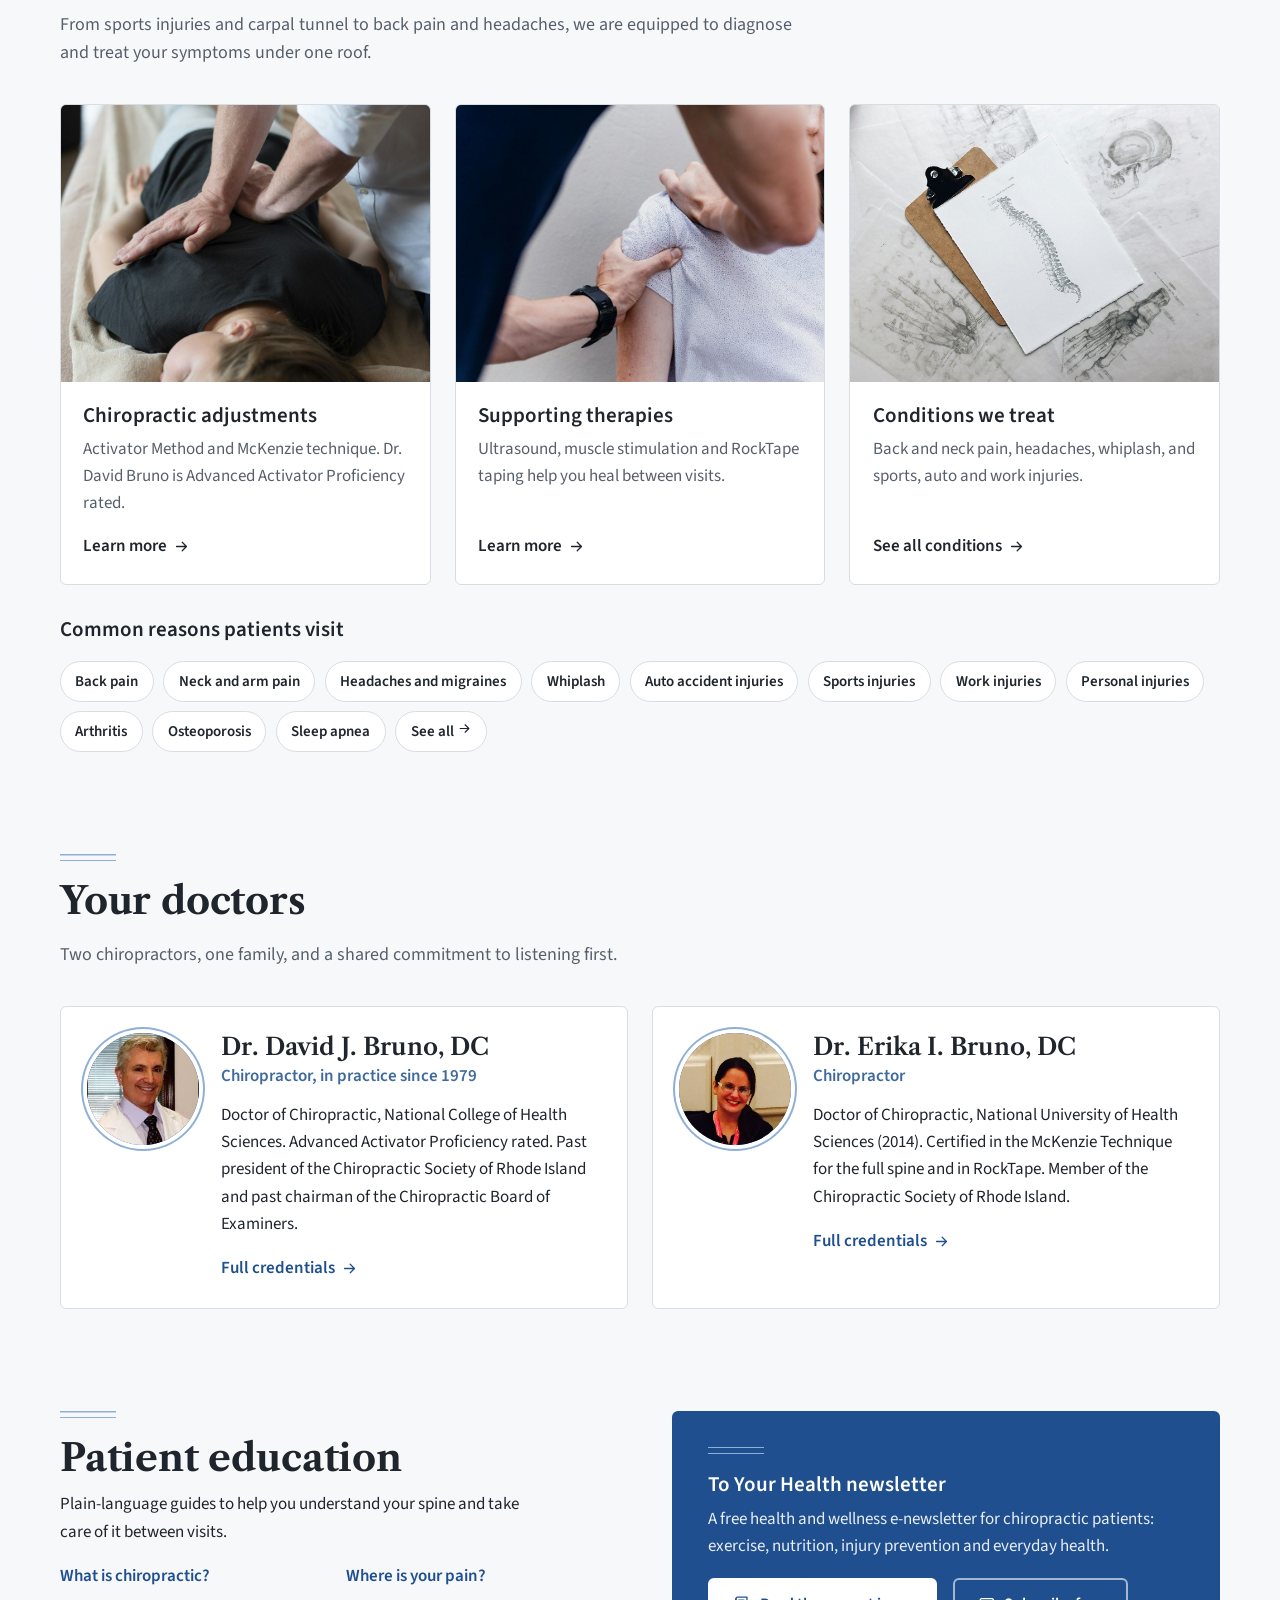
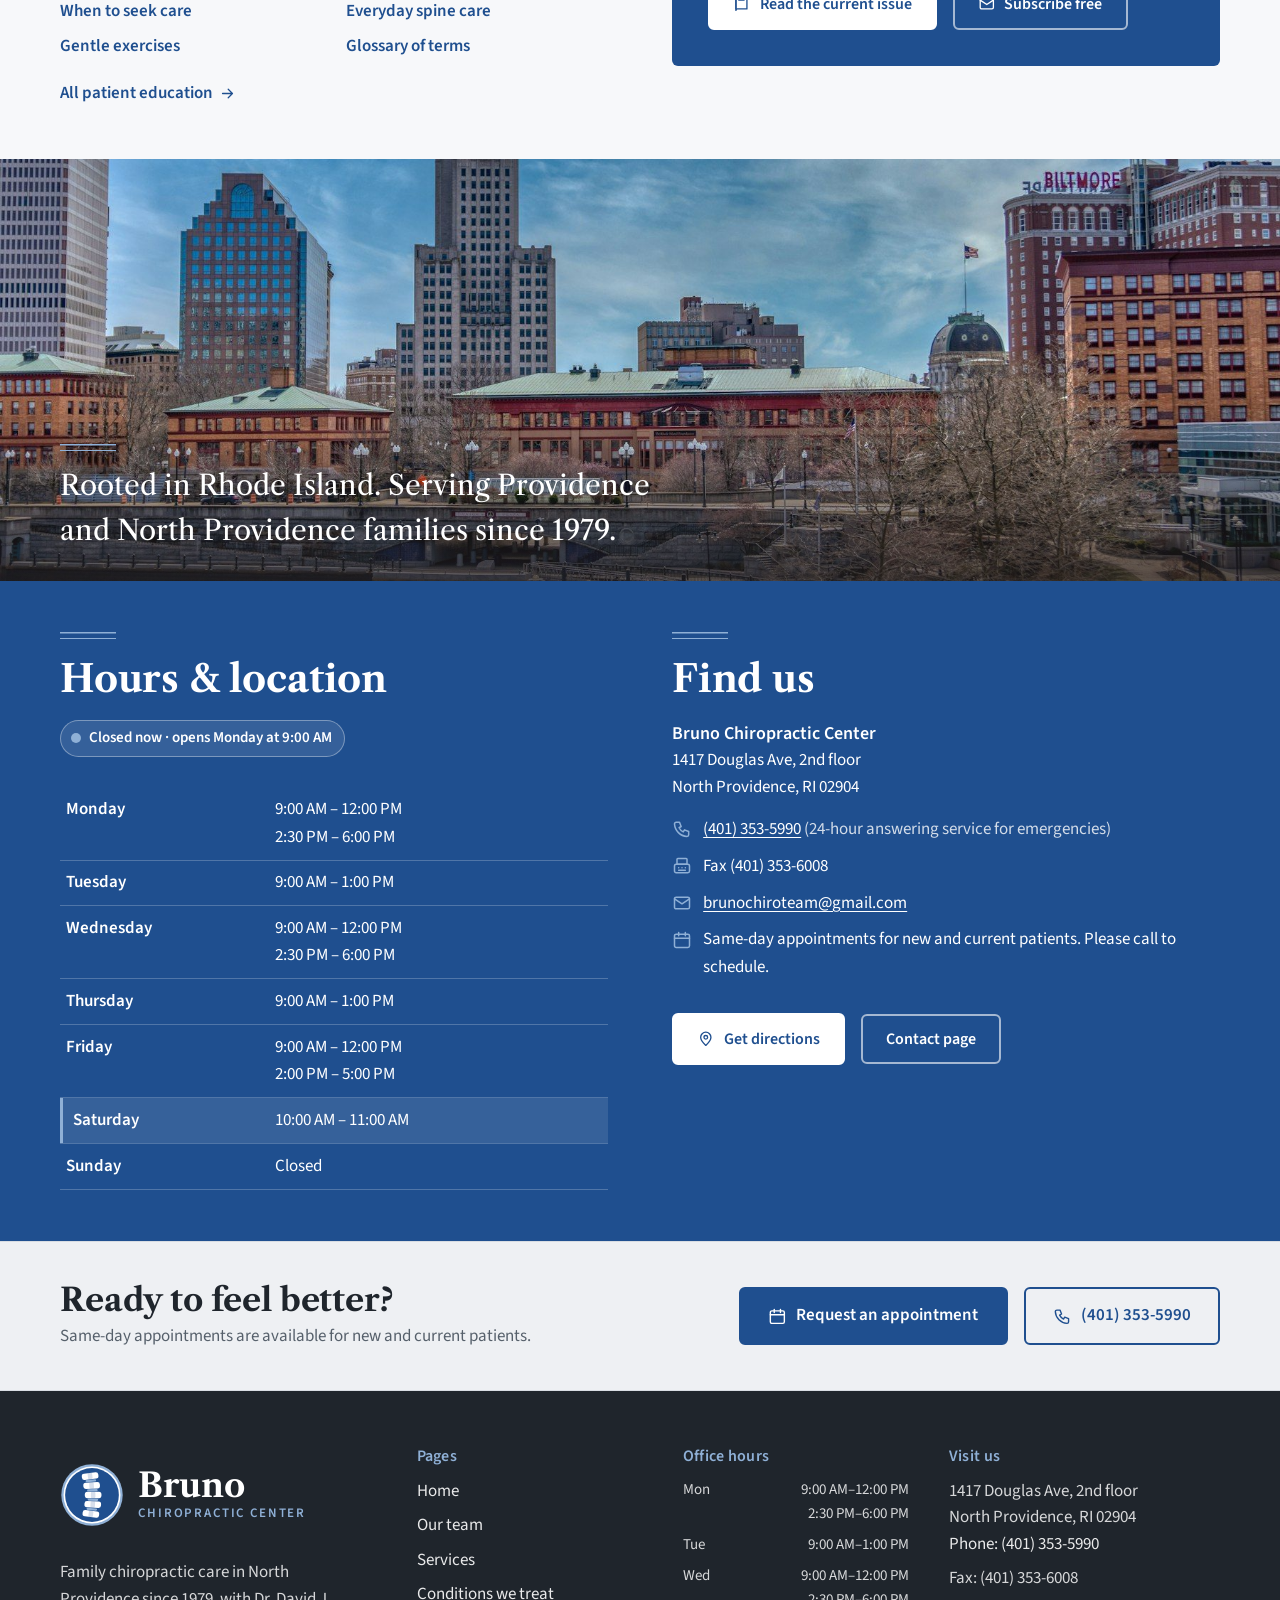
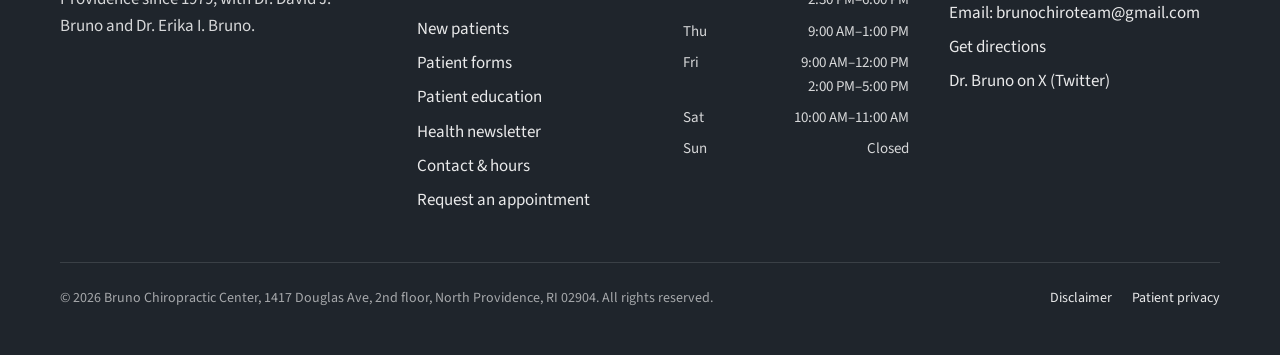
==== commit 5de15856: "Search-result icon, site name data, tighter section spacing - favicon.ico (16/32/48), 192px PNG and " ====
--- a/index.html
+++ b/index.html
@@ -9,19 +9,25 @@
 <meta property="og:description" content="Family chiropractic care in North Providence, RI since 1979. Dr. David Bruno and Dr. Erika Bruno offer chiropractic adjustments and supporting therapies. Same-day appointments. Call (401) 353-5990.">
 <meta property="og:type" content="website">
 <meta name="theme-color" content="#1F4F8F">
+<link rel="icon" href="favicon.ico" sizes="48x48">
+<link rel="icon" href="favicon-192.png" type="image/png" sizes="192x192">
 <link rel="icon" href="img/favicon.svg" type="image/svg+xml">
+<link rel="apple-touch-icon" href="apple-touch-icon.png">
+<link rel="canonical" href="https://brunochiropractic.com/">
 <link rel="preconnect" href="https://fonts.googleapis.com">
 <link rel="preconnect" href="https://fonts.gstatic.com" crossorigin>
 <link rel="stylesheet" href="https://fonts.googleapis.com/css2?family=Libre+Caslon+Text:ital,wght@0,400;0,700;1,400&family=Source+Sans+3:wght@400;600;700&display=swap">
-<link rel="stylesheet" href="css/styles.css?v=05a94e9b">
+<link rel="stylesheet" href="css/styles.css?v=652cbb54">
 <script type="application/ld+json">
 {
   "@context": "https://schema.org",
   "@type": "Chiropractic",
   "name": "Bruno Chiropractic Center",
-  "url": "https://www.brunochiropractic.com/",
+  "url": "https://brunochiropractic.com/",
+  "logo": "https://brunochiropractic.com/favicon-192.png",
+  "image": "https://brunochiropractic.com/img/doctors-bruno.jpg",
+  "email": "brunochiroteam@gmail.com",
   "telephone": "+1-401-353-5990",
-  "email": "brunochiroteam@gmail.com",
   "faxNumber": "+1-401-353-6008",
   "foundingDate": "1979",
   "address": {"@type": "PostalAddress", "streetAddress": "1417 Douglas Ave, 2nd floor", "addressLocality": "North Providence", "addressRegion": "RI", "postalCode": "02904", "addressCountry": "US"},
@@ -37,6 +43,15 @@
     {"@type": "Person", "name": "Dr. David J. Bruno, DC", "jobTitle": "Chiropractor"},
     {"@type": "Person", "name": "Dr. Erika I. Bruno, DC", "jobTitle": "Chiropractor"}
   ]
+}
+</script>
+<script type="application/ld+json">
+{
+  "@context": "https://schema.org",
+  "@type": "WebSite",
+  "name": "Bruno Chiropractic Center",
+  "alternateName": ["Bruno Chiropractic", "brunochiropractic.com"],
+  "url": "https://brunochiropractic.com/"
 }
 </script>
 </head>
@@ -320,6 +335,6 @@
   <a class="btn btn--outline" href="tel:+14013535990"><svg viewBox="0 0 24 24" fill="none" stroke="currentColor" stroke-width="1.8" stroke-linecap="round" stroke-linejoin="round" aria-hidden="true" focusable="false"><path d="M5 4h4l2 5-2.5 1.5a11 11 0 0 0 5 5L15 13l5 2v4a2 2 0 0 1-2 2A16 16 0 0 1 3 6a2 2 0 0 1 2-2z"/></svg> Call</a>
   <a class="btn btn--primary" href="contact.html#appointment">Request appointment</a>
 </div>
-<script src="js/main.js?v=05a94e9b"></script>
+<script src="js/main.js?v=652cbb54"></script>
 </body>
 </html>
--- a/css/styles.css
+++ b/css/styles.css
@@ -23,7 +23,7 @@
 
   --container: 1160px;
   --gutter: clamp(16px, 4vw, 40px);
-  --section: clamp(3.5rem, 7vw, 6rem);
+  --section: clamp(2.25rem, 4vw, 3.5rem);
   --radius: 6px;
   --shadow: 0 10px 30px rgba(35, 31, 32, 0.08);
 
